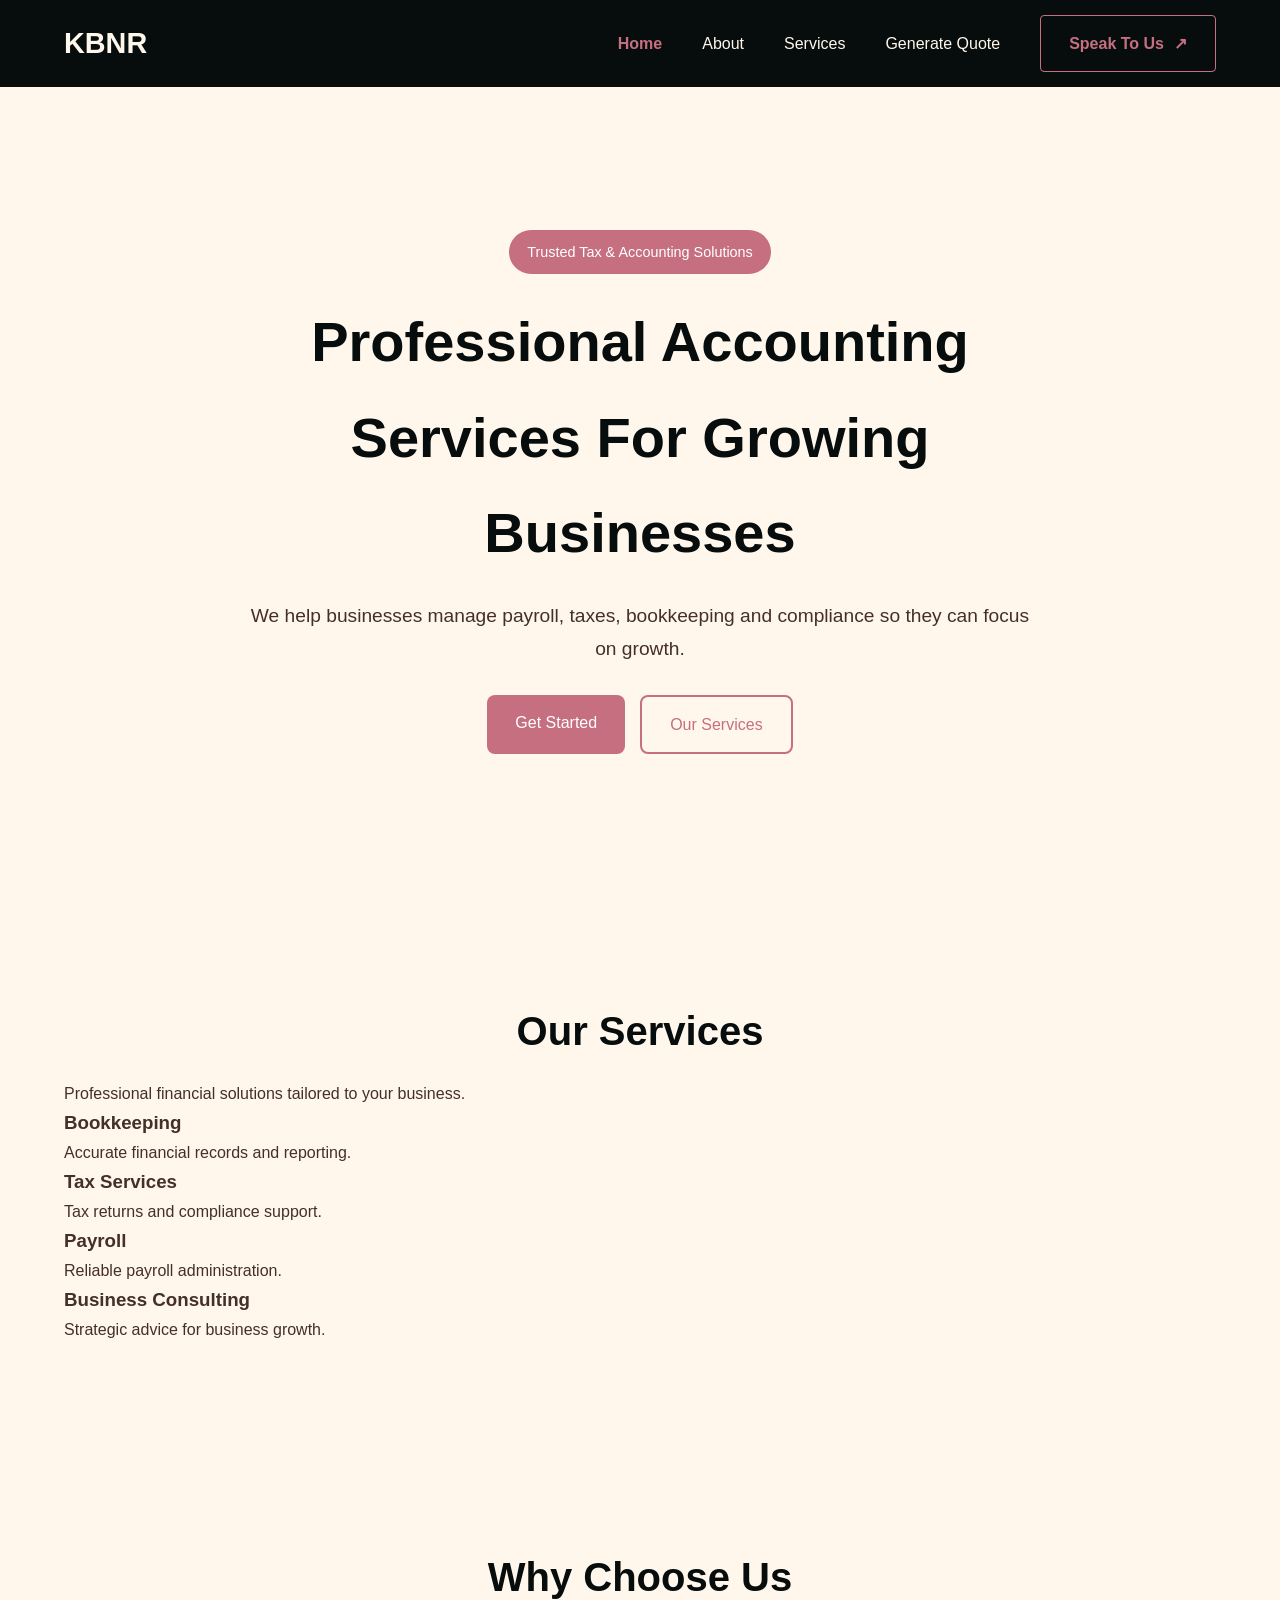
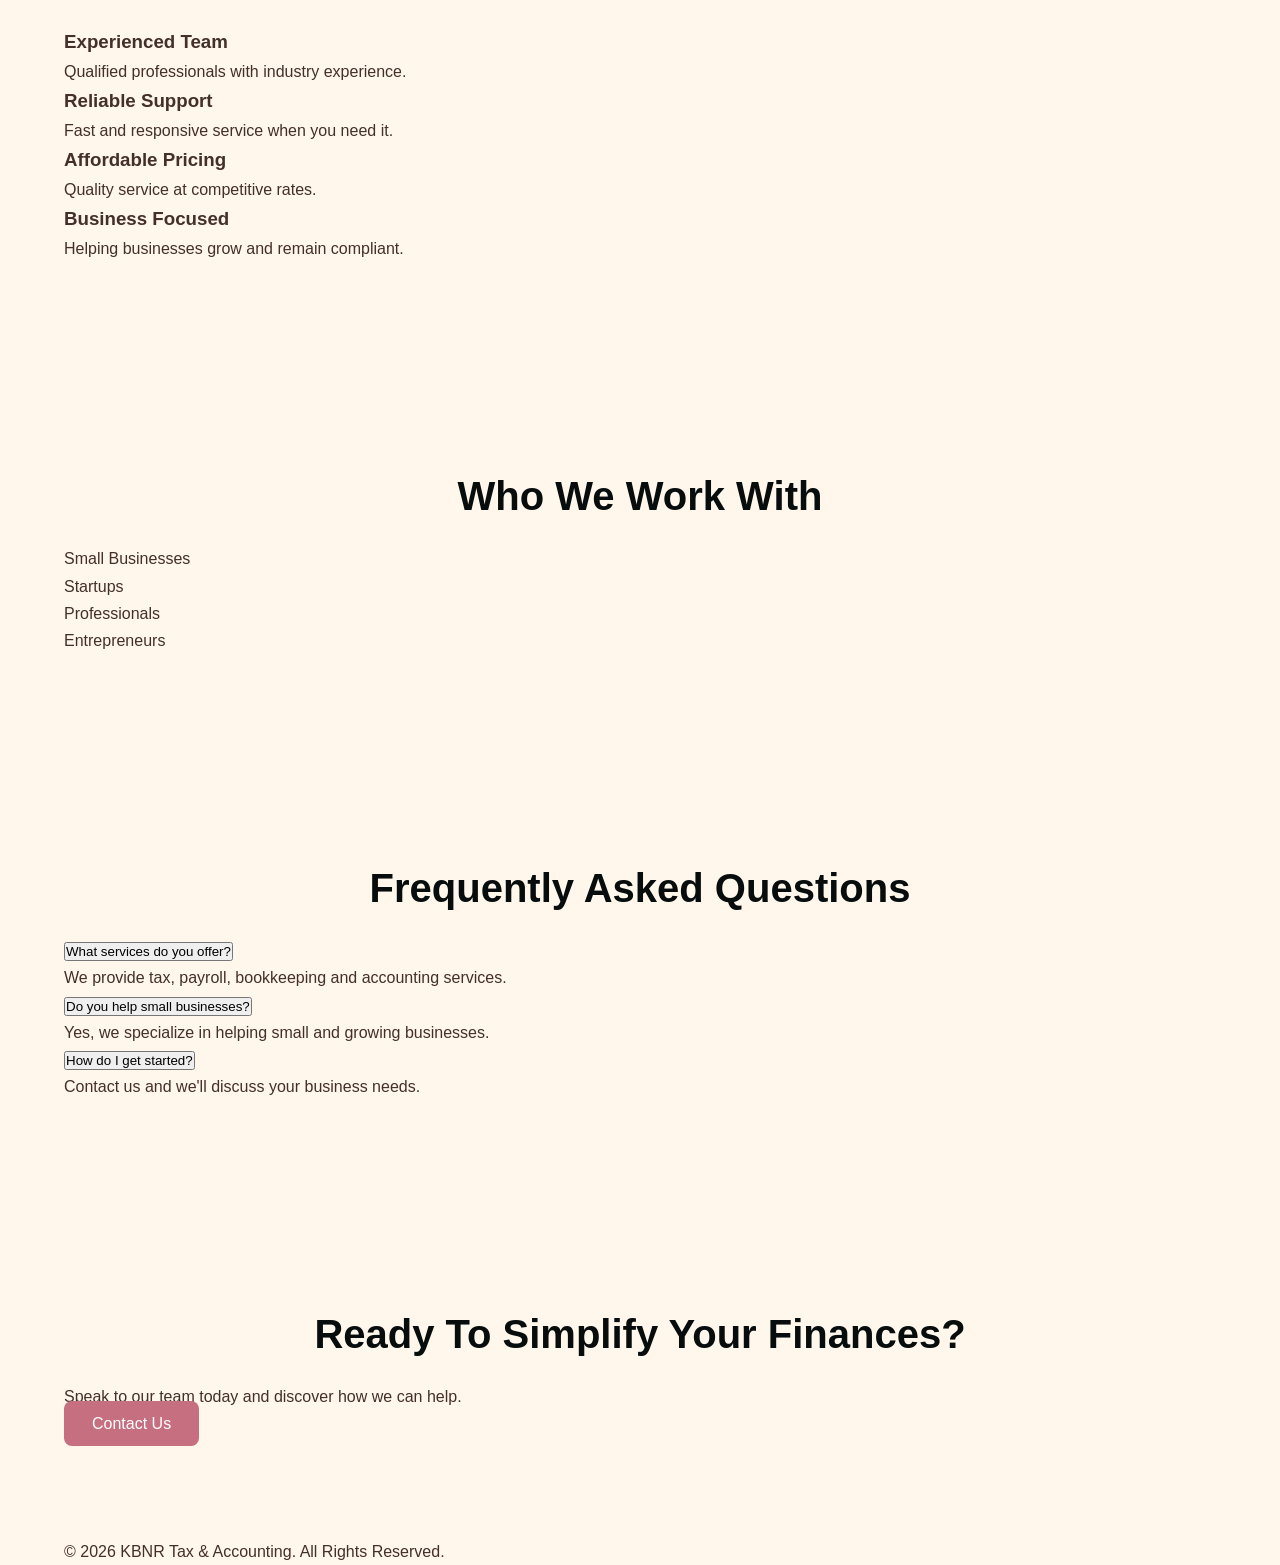
==== KBNR Tax and Accounting/index.html @ 3e2601a0 "added content to the navigation bar and adjusted the styling of the header and navigation links in g" ====
<!DOCTYPE html>
<html lang="en">
<head>
    <meta charset="UTF-8">
    <meta name="viewport" content="width=device-width, initial-scale=1.0">
    <title>KBNR Tax & Accounting</title>

    <link rel="stylesheet" href="/global.css">
</head>
<body>

    <!-- Header -->
    <header>
        <div class="container">
            <div class="logo">KBNR</div>

            <nav>
                <ul>
                    <li><a href="index.html">Home</a></li>
                    <li><a href="pages/about.html">About</a></li>
                    <li><a href="pages/services.html">Services</a></li>
                    <li><a href="pages/generateQoute.html">Generate Quote</a></li>
                    <a href="pages/contact.html" class="contact-btn">
  Speak To Us
    <span>↗</span>
</a>
                </ul>
            </nav>
        </div>
    </header>

    <!-- Hero -->
    <section class="hero">

        <div class="hero-content">

            <span class="badge">
                Trusted Tax & Accounting Solutions
            </span>

            <h1>
                Professional Accounting Services For Growing Businesses
            </h1>

            <p>
                We help businesses manage payroll, taxes, bookkeeping and
                compliance so they can focus on growth.
            </p>

            <div class="hero-buttons">
                <a href="pages/contact.html" class="btn-primary">
                    Get Started
                </a>

                <a href="pages/services.html" class="btn-secondary">
                    Our Services
                </a>
            </div>

        </div>

    </section>

    <!-- Services -->
    <section class="services">

        <div class="container">

            <h2>Our Services</h2>

            <p class="section-description">
                Professional financial solutions tailored to your business.
            </p>

            <div class="services-grid">

                <div class="service-card">
                    <h3>Bookkeeping</h3>
                    <p>
                        Accurate financial records and reporting.
                    </p>
                </div>

                <div class="service-card">
                    <h3>Tax Services</h3>
                    <p>
                        Tax returns and compliance support.
                    </p>
                </div>

                <div class="service-card">
                    <h3>Payroll</h3>
                    <p>
                        Reliable payroll administration.
                    </p>
                </div>

                <div class="service-card">
                    <h3>Business Consulting</h3>
                    <p>
                        Strategic advice for business growth.
                    </p>
                </div>

            </div>

        </div>

    </section>

    <!-- Why Choose Us -->
    <section class="why-us">

        <div class="container">

            <h2>Why Choose Us</h2>

            <div class="features">

                <div class="feature">
                    <h3>Experienced Team</h3>
                    <p>
                        Qualified professionals with industry experience.
                    </p>
                </div>

                <div class="feature">
                    <h3>Reliable Support</h3>
                    <p>
                        Fast and responsive service when you need it.
                    </p>
                </div>

                <div class="feature">
                    <h3>Affordable Pricing</h3>
                    <p>
                        Quality service at competitive rates.
                    </p>
                </div>

                <div class="feature">
                    <h3>Business Focused</h3>
                    <p>
                        Helping businesses grow and remain compliant.
                    </p>
                </div>

            </div>

        </div>

    </section>

    <!-- Industries -->
    <section class="industries">

        <div class="container">

            <h2>Who We Work With</h2>

            <div class="industry-grid">

                <div class="industry-card">
                    Small Businesses
                </div>

                <div class="industry-card">
                    Startups
                </div>

                <div class="industry-card">
                    Professionals
                </div>

                <div class="industry-card">
                    Entrepreneurs
                </div>

            </div>

        </div>

    </section>

    <!-- FAQ -->
    <section class="faq">

        <div class="container">

            <h2>Frequently Asked Questions</h2>

            <div class="faq-item">

                <button class="faq-question">
                    What services do you offer?
                </button>

                <div class="faq-answer">
                    We provide tax, payroll, bookkeeping and accounting services.
                </div>

            </div>

            <div class="faq-item">

                <button class="faq-question">
                    Do you help small businesses?
                </button>

                <div class="faq-answer">
                    Yes, we specialize in helping small and growing businesses.
                </div>

            </div>

            <div class="faq-item">

                <button class="faq-question">
                    How do I get started?
                </button>

                <div class="faq-answer">
                    Contact us and we'll discuss your business needs.
                </div>

            </div>

        </div>

    </section>

    <!-- Call To Action -->
    <section class="cta">

        <div class="container">

            <h2>
                Ready To Simplify Your Finances?
            </h2>

            <p>
                Speak to our team today and discover how we can help.
            </p>

            <a href="pages/contact.html" class="btn-primary">
                Contact Us
            </a>

        </div>

    </section>

    <!-- Footer -->
    <footer>

        <div class="container">

            <p>
                © 2026 KBNR Tax & Accounting. All Rights Reserved.
            </p>

        </div>

    </footer>

    <script src="/global.js"></script>

</body>
</html>
---- global.css ----
/* ===== RESET ===== */

*{
    margin:0;
    padding:0;
    box-sizing:border-box;
}

html{
    scroll-behavior:smooth;
}

body{
    font-family:Arial, sans-serif;
    background:#FFF7EC;
    color:#442F2A;
    line-height:1.7;
}

/* ===== CONTAINER ===== */

.container{
    width:90%;
    max-width:1200px;
    margin:auto;
}

/* ===== HEADER ===== */

header{
    background:#070D0D;
    padding:15px 0;
    position:sticky;
    top:0;
    z-index:1000;
}

header .container{
    display:flex;
    justify-content:space-between;
    align-items:center;
}

.logo{
    color:#FFF7EC;
    font-size:1.8rem;
    font-weight:bold;
}

nav ul{
    list-style:none;
    display:flex;
    gap:40px;
    
}
nav ul li a{
    position: relative;
    top: 15px;}

nav a{
    color:#FFF7EC;
    text-decoration:none;
    transition:.3s;
    
}

nav{
    justify-self:center;
}

nav a:hover{
    color:#C56F80;
}

/* ===== HERO ===== */

.hero{
    min-height:90vh;
    display:flex;
    justify-content:center;
    align-items:center;
    text-align:center;
    padding:100px 20px;
    background:#FFF7EC;
}

.hero-content{
    max-width:800px;
}

.badge{
    display:inline-block;
    background:#C56F80;
    color:white;
    padding:10px 18px;
    border-radius:50px;
    margin-bottom:20px;
    font-size:.9rem;
}

.hero h1{
    font-size:3.5rem;
    color:#070D0D;
    margin-bottom:20px;
}

.hero p{
    font-size:1.2rem;
    margin-bottom:30px;
}

/* ===== BUTTONS ===== */

.hero-buttons{
    display:flex;
    justify-content:center;
    gap:15px;
    flex-wrap:wrap;
}

.btn-primary{
    background:#C56F80;
    color:white;
    text-decoration:none;
    padding:14px 28px;
    border-radius:8px;
    transition:.3s;
}

.btn-primary:hover{
    background:#442F2A;
}

.btn-secondary{
    border:2px solid #C56F80;
    color:#C56F80;
    text-decoration:none;
    padding:14px 28px;
    border-radius:8px;
    transition:.3s;
}

.btn-secondary:hover{
    background:#C56F80;
    color:white;
}

/* ===== SECTIONS ===== */

section{
    padding:100px 0;
}

h2{
    text-align:center;
    color:#070D0D;
    margin-bottom:15px;
    font-size:2.5rem;
}
.contact-btn{
    display:flex;
    align-items:center;
    gap:10px;

    padding:14px 28px;

    border:1.5px solid #C56F80;
    border-radius:4px;

    text-decoration:none;

    color:#C56F80;
    background:transparent;

    font-weight:600;
    font-size:1rem;

    transition:all .3s ease;
}

.contact-btn span{
    font-size:1rem;
}

.contact-btn:hover{
    background:#C56F80;
    color:#FFF7EC;
    transform:translateY(-2px);
}
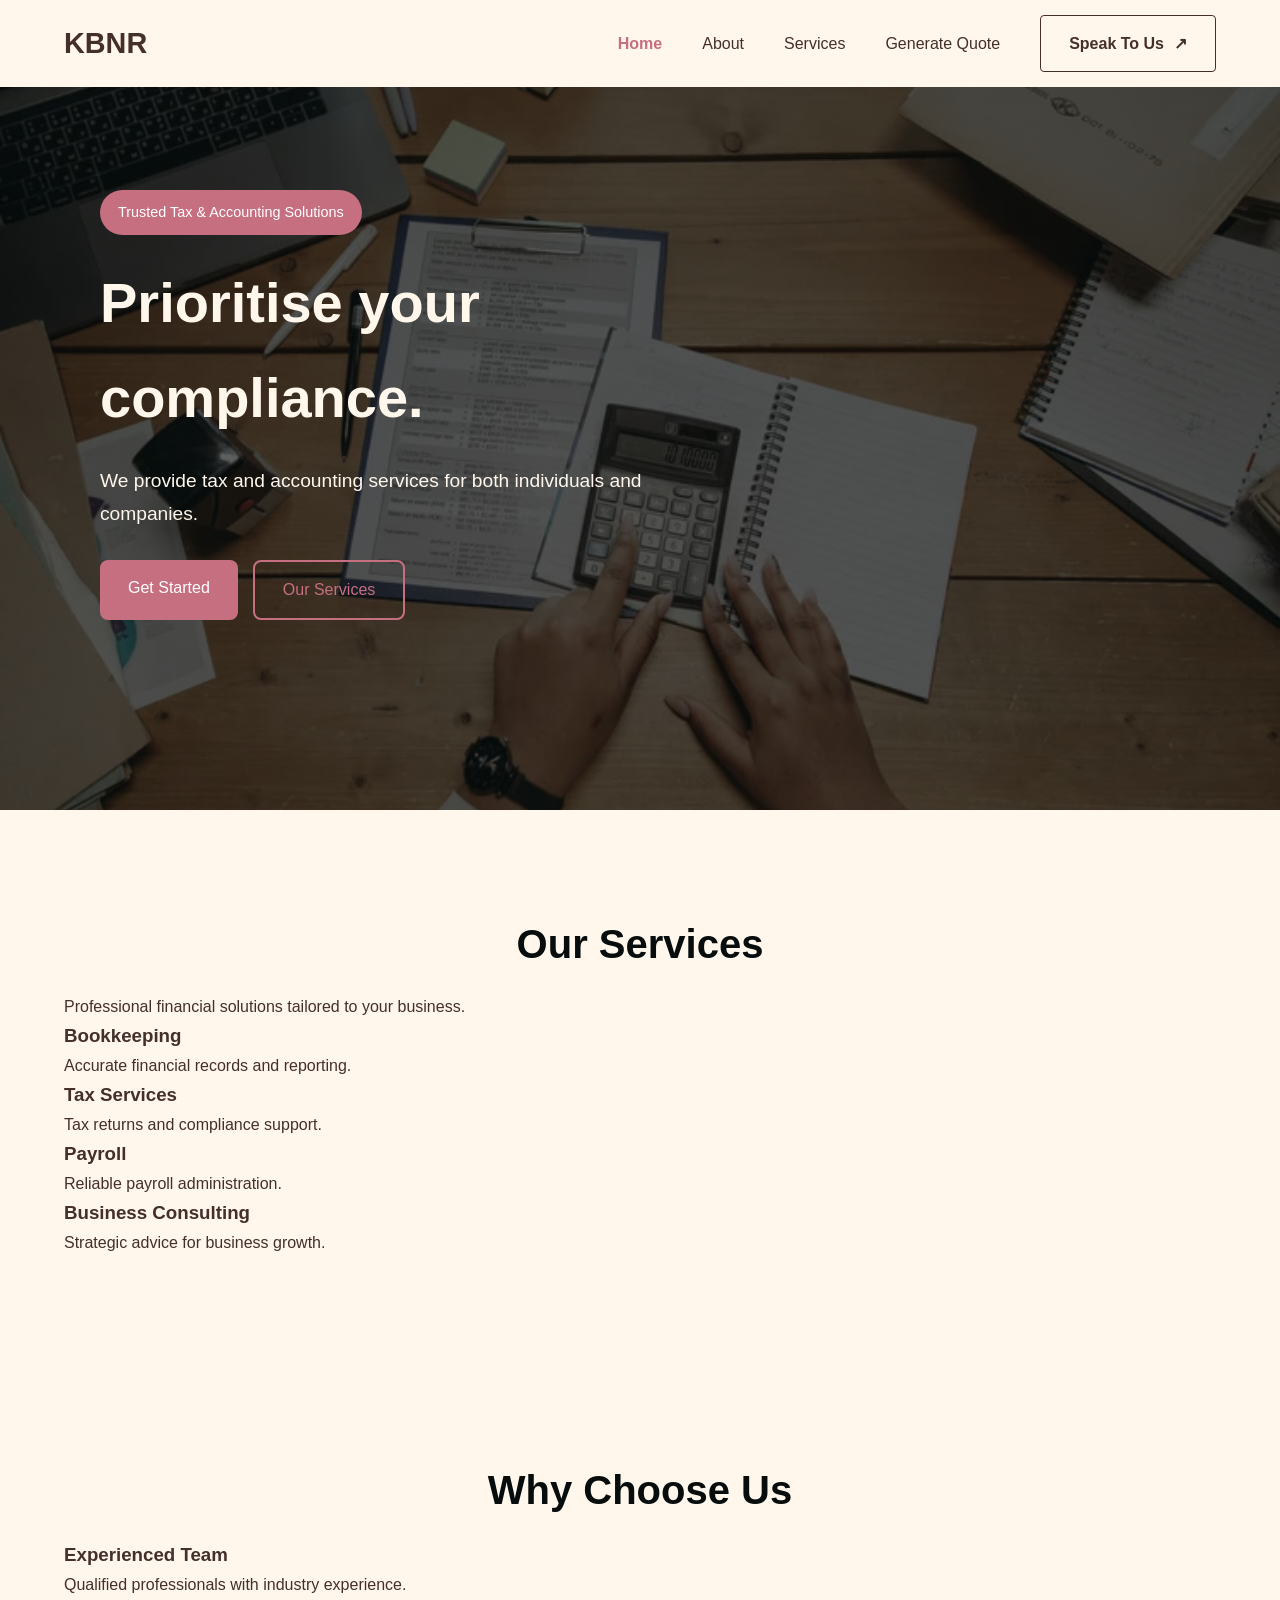
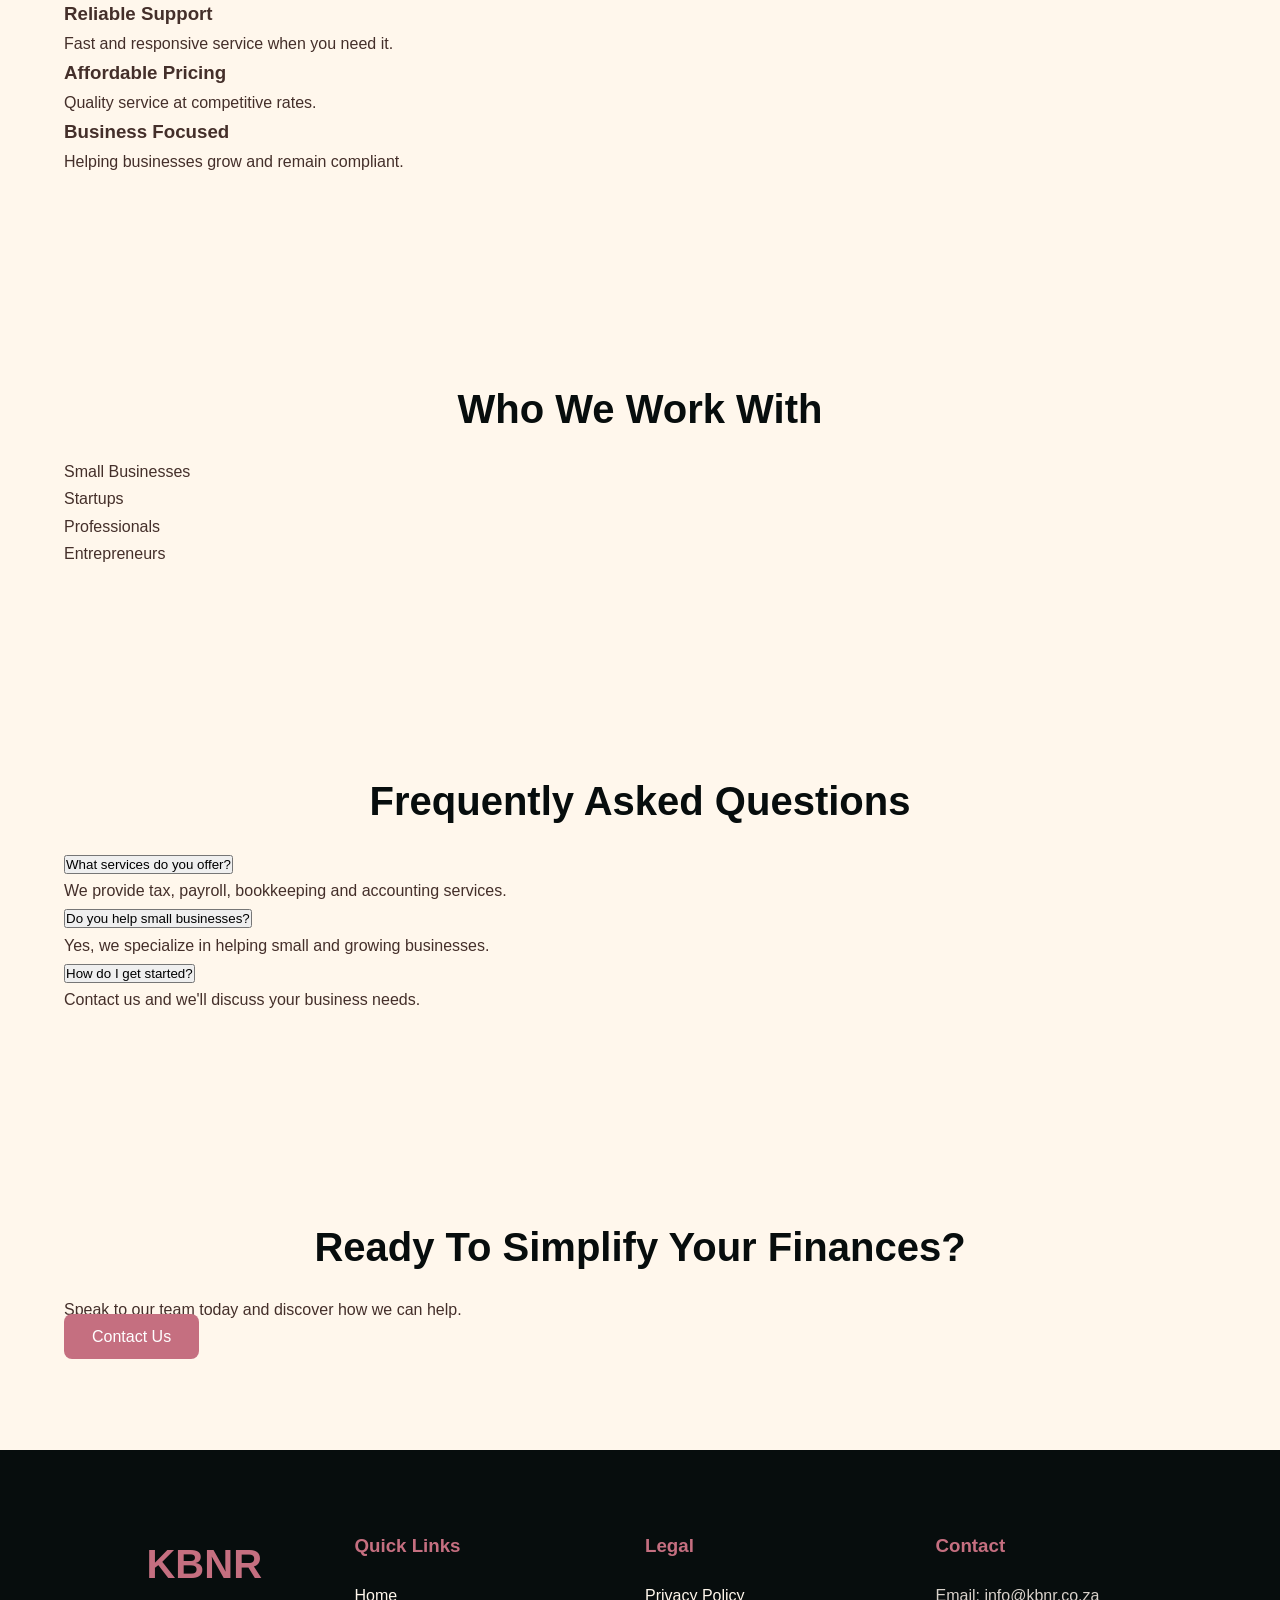
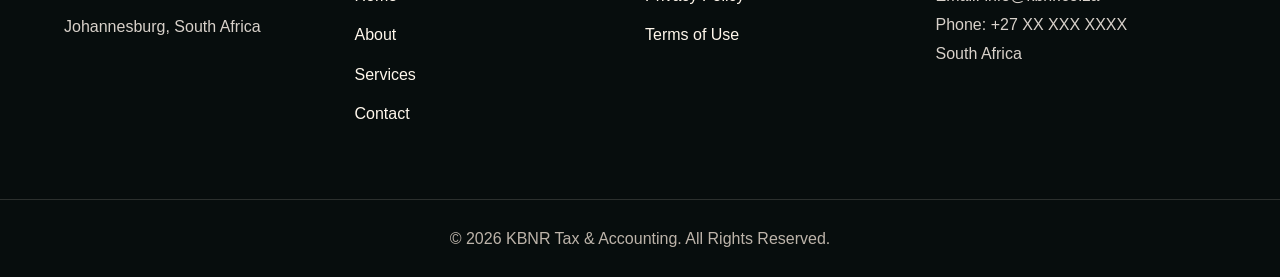
==== commit 856c0c5a: "small fixes to the generate quote page and the header navigation links to ensure they point to the c" ====
--- a/KBNR Tax and Accounting/index.html
+++ b/KBNR Tax and Accounting/index.html
@@ -39,12 +39,11 @@
             </span>
 
             <h1>
-                Professional Accounting Services For Growing Businesses
+              Prioritise your compliance.
             </h1>
 
             <p>
-                We help businesses manage payroll, taxes, bookkeeping and
-                compliance so they can focus on growth.
+               We provide tax and accounting services for both individuals and companies.
             </p>
 
             <div class="hero-buttons">
@@ -253,15 +252,74 @@
     <!-- Footer -->
     <footer>
 
-        <div class="container">
+
+    <div class="footer-container">
+
+        <div class="footer-about">
+
+            <h2>KBNR</h2>
 
             <p>
-                © 2026 KBNR Tax & Accounting. All Rights Reserved.
+                Johannesburg, South Africa
             </p>
 
         </div>
 
-    </footer>
+        <div class="footer-links">
+
+            <h3>Quick Links</h3>
+
+            <ul>
+                <li><a href="index.html">Home</a></li>
+                <li><a href="pages/about.html">About</a></li>
+                <li><a href="pages/services.html">Services</a></li>
+                <li><a href="pages/contact.html">Contact</a></li>
+            </ul>
+
+        </div>
+
+        <div class="footer-legal">
+
+            <h3>Legal</h3>
+
+            <ul>
+                <li>
+                    <a href="pages/privacyPolicy.html">
+                        Privacy Policy
+                    </a>
+                </li>
+
+                <li>
+                    <a href="pages/terms of use.html">
+                        Terms of Use
+                    </a>
+                </li>
+            </ul>
+
+        </div>
+
+        <div class="footer-contact">
+
+            <h3>Contact</h3>
+
+            <p>Email: info@kbnr.co.za</p>
+            <p>Phone: +27 XX XXX XXXX</p>
+            <p>South Africa</p>
+
+        </div>
+
+    </div>
+
+    <div class="footer-bottom">
+
+        <p>
+            © 2026 KBNR Tax & Accounting. All Rights Reserved.
+        </p>
+
+    </div>
+
+</footer>
+
 
     <script src="/global.js"></script>
 
--- a/global.css
+++ b/global.css
@@ -15,6 +15,7 @@
     background:#FFF7EC;
     color:#442F2A;
     line-height:1.7;
+      
 }
 
 /* ===== CONTAINER ===== */
@@ -28,10 +29,12 @@
 /* ===== HEADER ===== */
 
 header{
-    background:#070D0D;
+    background:#FFF7EC;
     padding:15px 0;
-    position:sticky;
+    position:fixed;
     top:0;
+    left:0;
+    width:100%;
     z-index:1000;
 }
 
@@ -39,10 +42,11 @@
     display:flex;
     justify-content:space-between;
     align-items:center;
+    
 }
 
 .logo{
-    color:#FFF7EC;
+    color:#442F2A;
     font-size:1.8rem;
     font-weight:bold;
 }
@@ -58,7 +62,7 @@
     top: 15px;}
 
 nav a{
-    color:#FFF7EC;
+    color:#442F2A;
     text-decoration:none;
     transition:.3s;
     
@@ -76,17 +80,33 @@
 
 .hero{
     min-height:90vh;
+
+    background:
+        linear-gradient(
+            rgba(7,13,13,0.65),
+            rgba(7,13,13,0.65)
+        ),
+        url("/assets/images/pexels-pavel-danilyuk-7654591.webp");
+
+    background-size:cover;
+    background-position:center;
+    background-repeat:no-repeat;
+
     display:flex;
-    justify-content:center;
     align-items:center;
-    text-align:center;
-    padding:100px 20px;
-    background:#FFF7EC;
+    justify-content:flex-start;
+
+    padding-left:100px;
+
+    text-align:left;
+    color:#FFF7EC;
 }
 
 .hero-content{
-    max-width:800px;
-}
+   max-width:600px;
+    margin:0;
+}
+
 
 .badge{
     display:inline-block;
@@ -100,7 +120,7 @@
 
 .hero h1{
     font-size:3.5rem;
-    color:#070D0D;
+    color:#FFF7EC;
     margin-bottom:20px;
 }
 
@@ -113,7 +133,7 @@
 
 .hero-buttons{
     display:flex;
-    justify-content:center;
+    justify-content:flex-start;
     gap:15px;
     flex-wrap:wrap;
 }
@@ -164,12 +184,12 @@
 
     padding:14px 28px;
 
-    border:1.5px solid #C56F80;
+    border:1.5px solid #442F2A;
     border-radius:4px;
 
     text-decoration:none;
 
-    color:#C56F80;
+    color:#442F2A;
     background:transparent;
 
     font-weight:600;
@@ -186,4 +206,208 @@
     background:#C56F80;
     color:#FFF7EC;
     transform:translateY(-2px);
+}
+footer{
+    background:#070D0D;
+    color:#FFF7EC;
+    padding:80px 0 0;
+}
+
+.footer-container{
+    width:90%;
+    max-width:1200px;
+    margin:auto;
+
+    display:grid;
+    grid-template-columns:
+        repeat(auto-fit,minmax(220px,1fr));
+
+    gap:10px;
+}
+
+.footer-about h2{
+    color:#C56F80;
+    margin-bottom:15px;
+}
+
+.footer-container h3{
+    margin-bottom:20px;
+    color:#C56F80;
+}
+
+.footer-container ul{
+    list-style:none;
+}
+
+.footer-container ul li{
+    margin-bottom:12px;
+}
+
+.footer-container a{
+    text-decoration:none;
+    color:#FFF7EC;
+    transition:0.3s;
+}
+
+.footer-container a:hover{
+    color:#C56F80;
+}
+
+.footer-contact p,
+.footer-about p{
+    color:#d8d1ca;
+    line-height:1.8;
+}
+
+.footer-bottom{
+    margin-top:60px;
+    padding:25px;
+    text-align:center;
+
+    border-top:1px solid rgba(255,247,236,.15);
+}
+
+.footer-bottom p{
+    color:#bdb4aa;
+}
+
+/* =========================
+   GENERATE QUOTE PAGE
+   ========================= */
+
+.quote-wrap{
+    width:min(900px,90%);
+    margin:120px auto 80px;
+}
+
+.intro{
+    margin-bottom:30px;
+}
+
+.eyebrow{
+    color:#C56F80;
+    font-weight:700;
+    letter-spacing:2px;
+    text-transform:uppercase;
+}
+
+.intro h1{
+    color:#070D0D;
+    margin:10px 0;
+}
+
+.intro p{
+    color:#442F2A;
+}
+
+.form-card{
+    background:white;
+    padding:35px;
+    border-radius:15px;
+    box-shadow:0 10px 30px rgba(0,0,0,.08);
+}
+
+fieldset{
+    border:none;
+    margin-bottom:30px;
+}
+
+legend{
+    color:#070D0D;
+    font-size:1.3rem;
+    font-weight:700;
+    margin-bottom:20px;
+}
+
+.grid{
+    display:grid;
+    grid-template-columns:repeat(2,1fr);
+    gap:20px;
+}
+
+.field.full{
+    grid-column:1/-1;
+}
+
+label{
+    display:block;
+    margin-bottom:8px;
+    color:#442F2A;
+    font-weight:600;
+}
+
+input,
+select,
+textarea{
+    width:100%;
+    padding:14px;
+    border:1px solid #ddd;
+    border-radius:8px;
+    outline:none;
+    font-size:1rem;
+}
+
+input:focus,
+select:focus,
+textarea:focus{
+    border-color:#C56F80;
+}
+
+textarea{
+    min-height:120px;
+    resize:vertical;
+}
+
+.optional{
+    color:#777;
+    font-weight:400;
+}
+
+.notice{
+    background:#FFF7EC;
+    padding:15px;
+    border-left:4px solid #C56F80;
+    border-radius:6px;
+    margin:20px 0;
+}
+
+.actions{
+    margin-top:20px;
+}
+
+.actions button{
+    background:#C56F80;
+    color:white;
+    border:none;
+    padding:14px 28px;
+    border-radius:8px;
+    cursor:pointer;
+    font-weight:700;
+}
+
+.actions button:hover{
+    background:#442F2A;
+}
+
+.status{
+    margin-top:15px;
+    color:#442F2A;
+}
+
+.required-note{
+    margin-top:15px;
+    color:#777;
+    font-size:.9rem;
+}
+
+@media(max-width:768px){
+
+    .grid{
+        grid-template-columns:1fr;
+    }
+
+    .field.full{
+        grid-column:auto;
+    }
+
 }
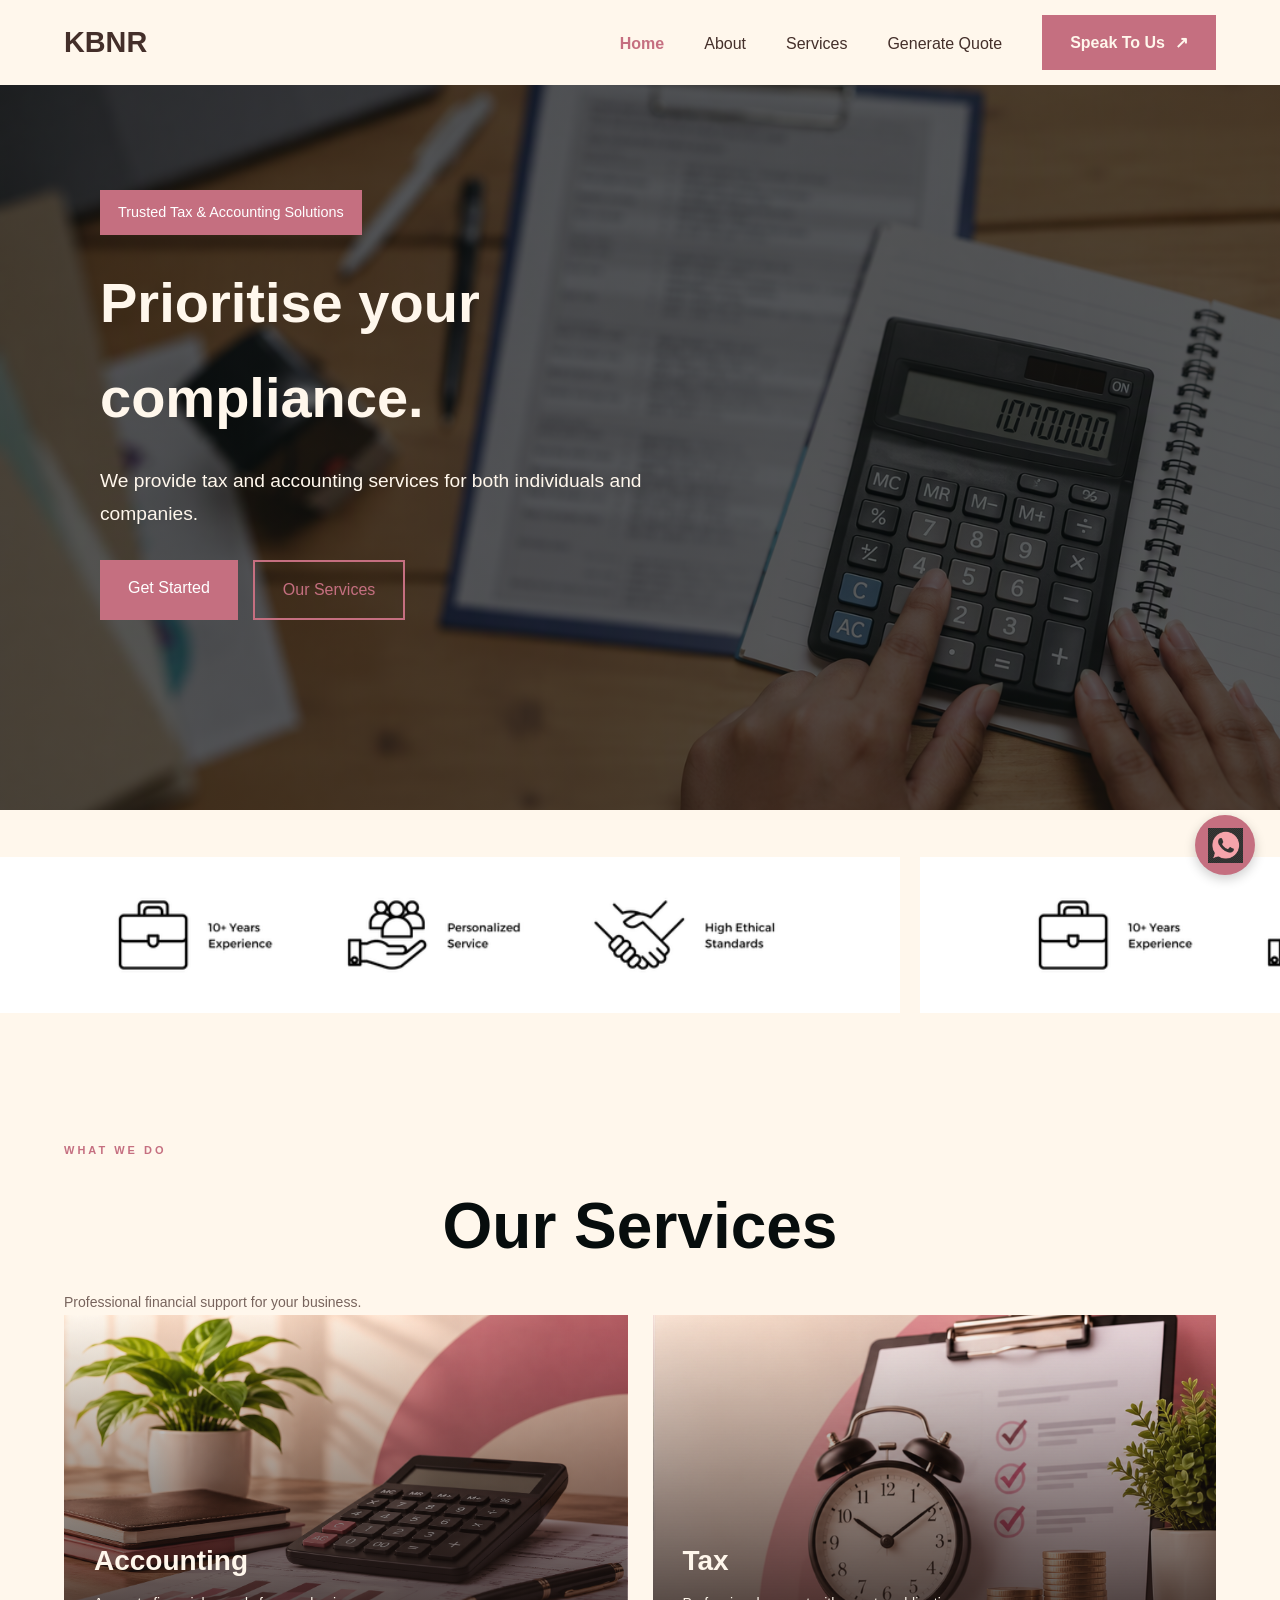
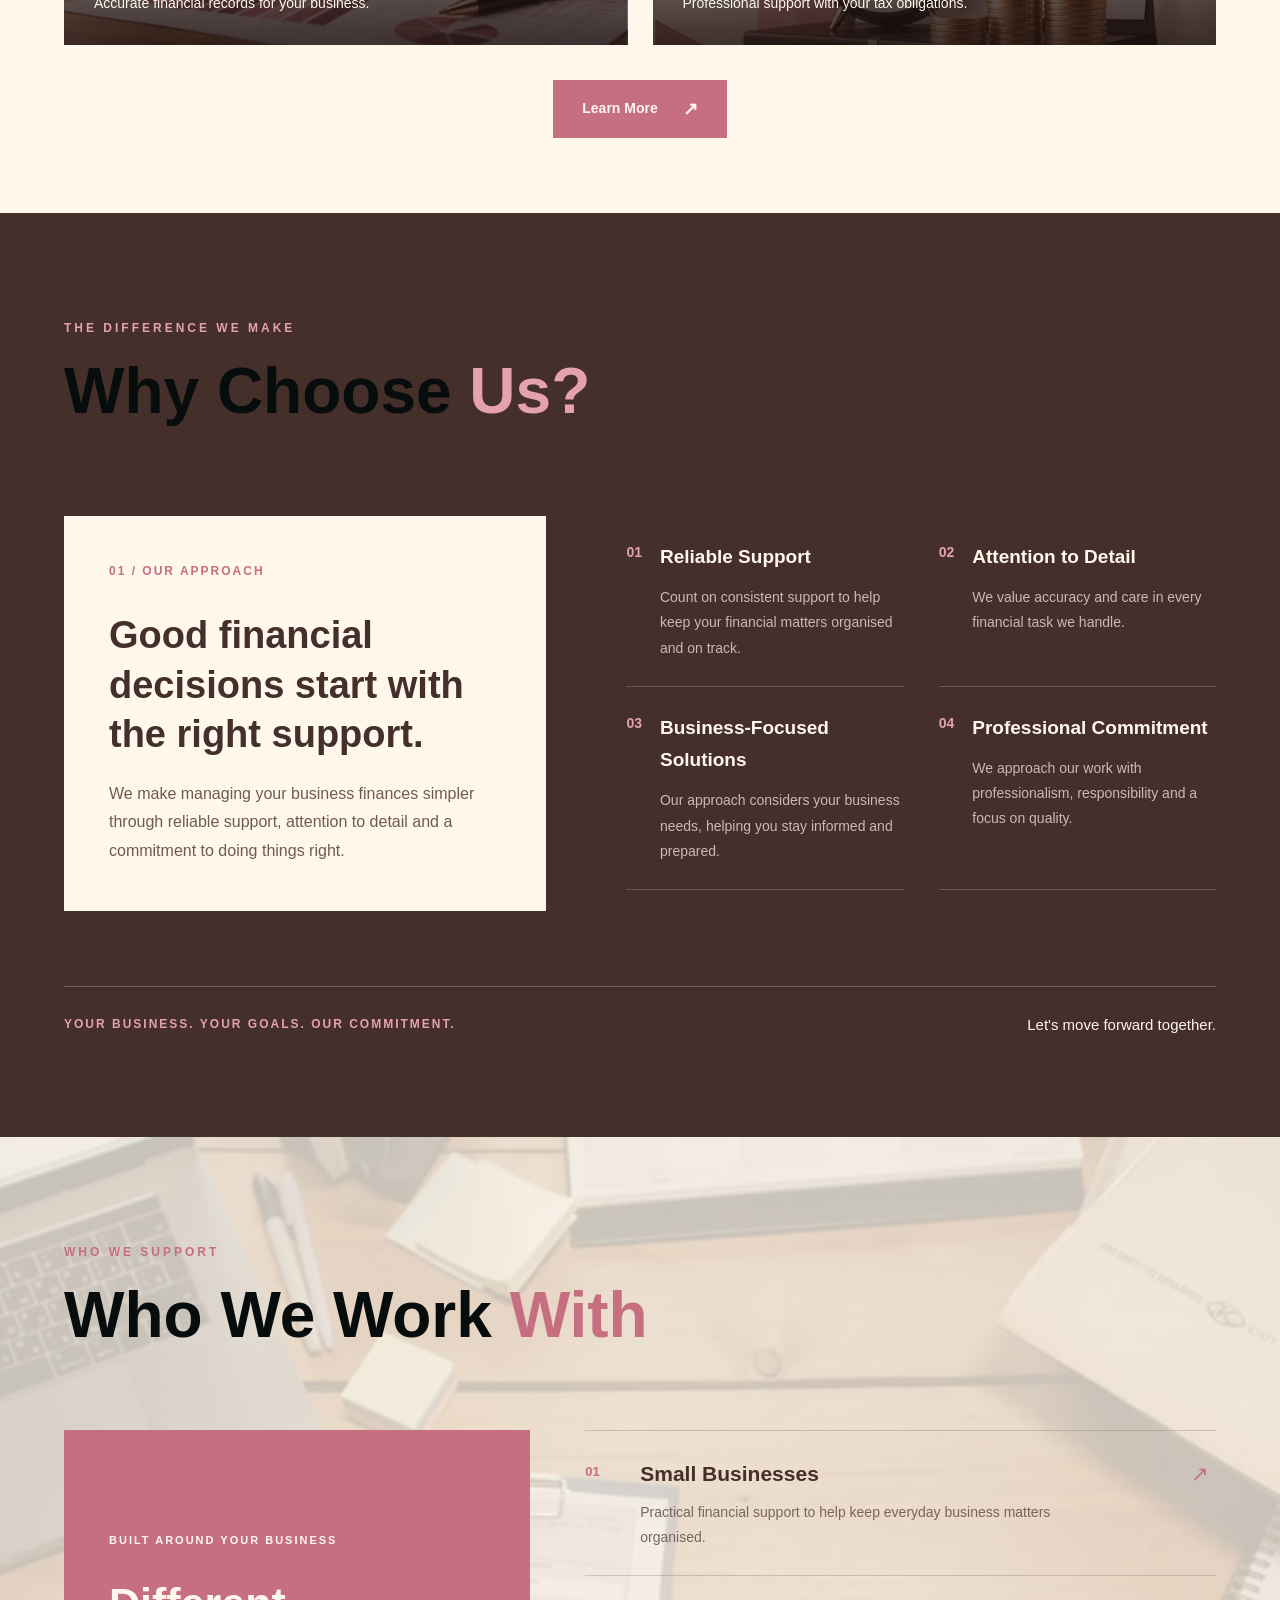
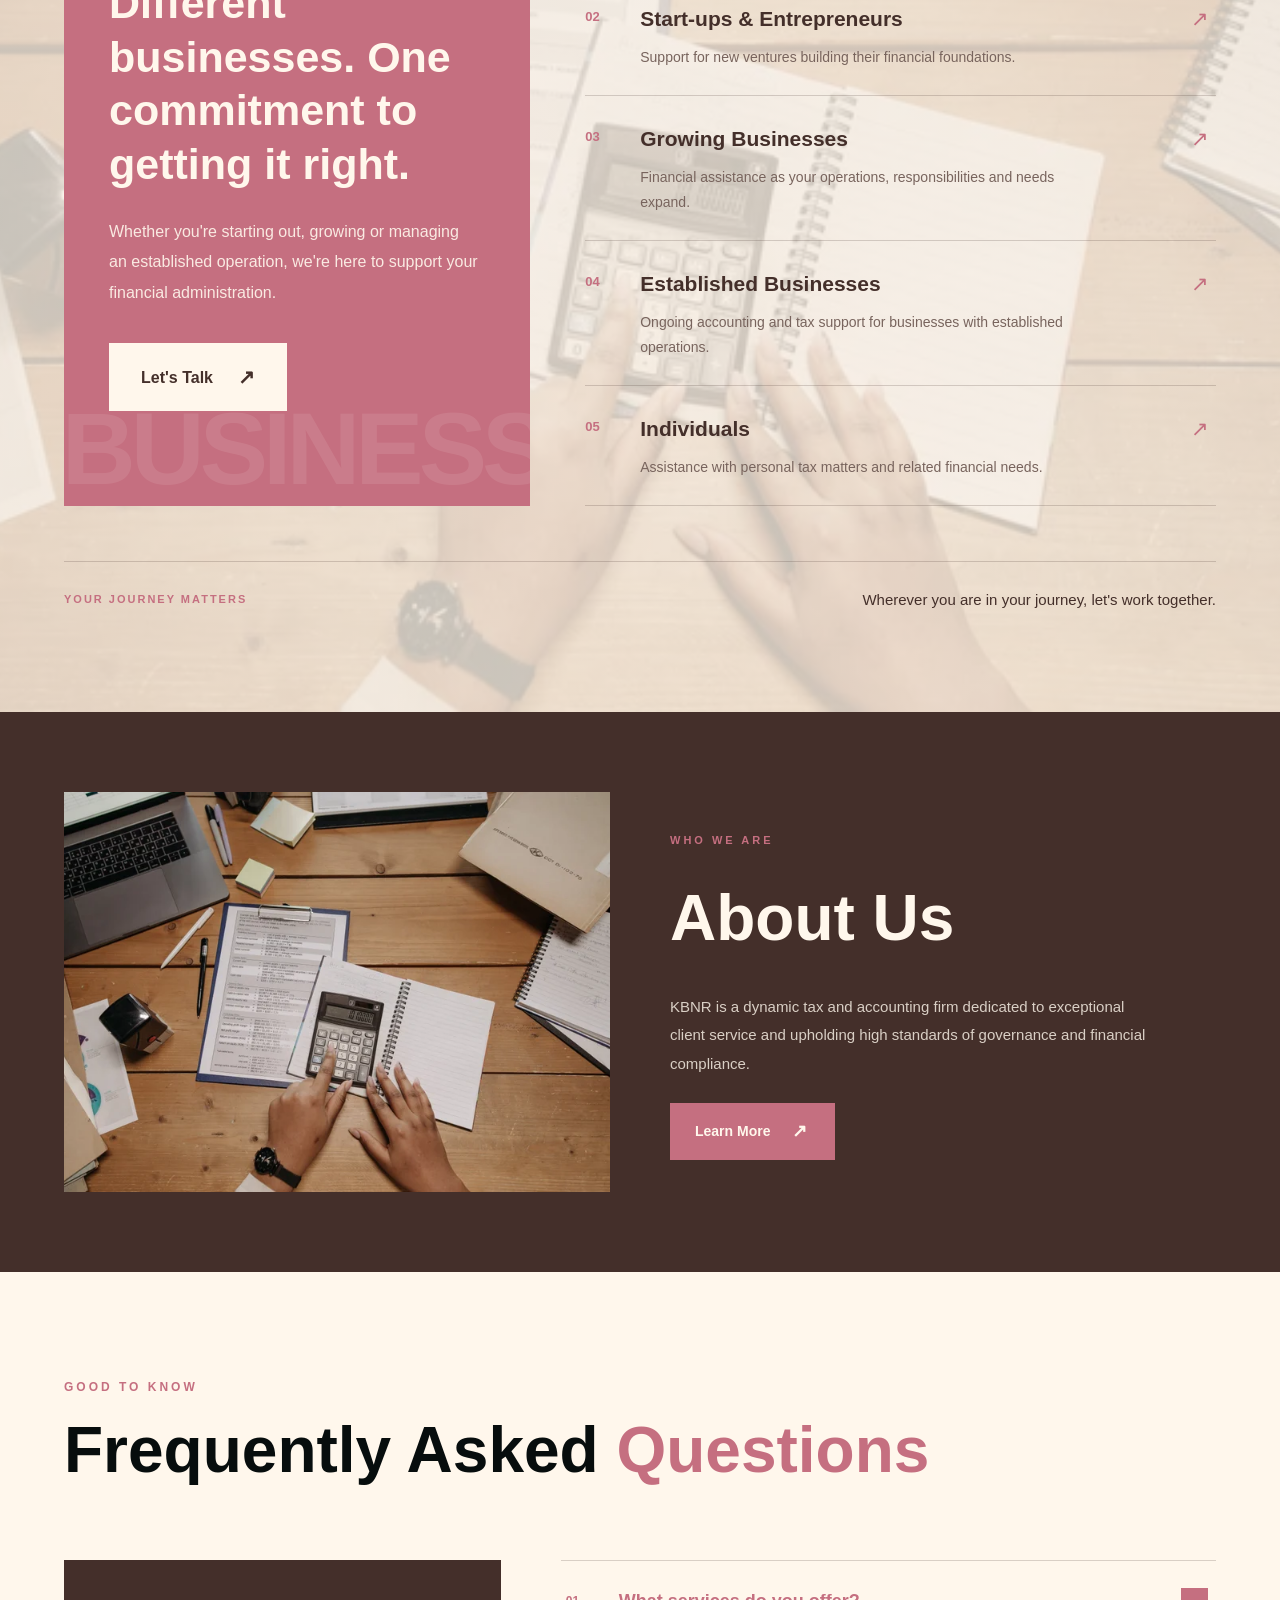
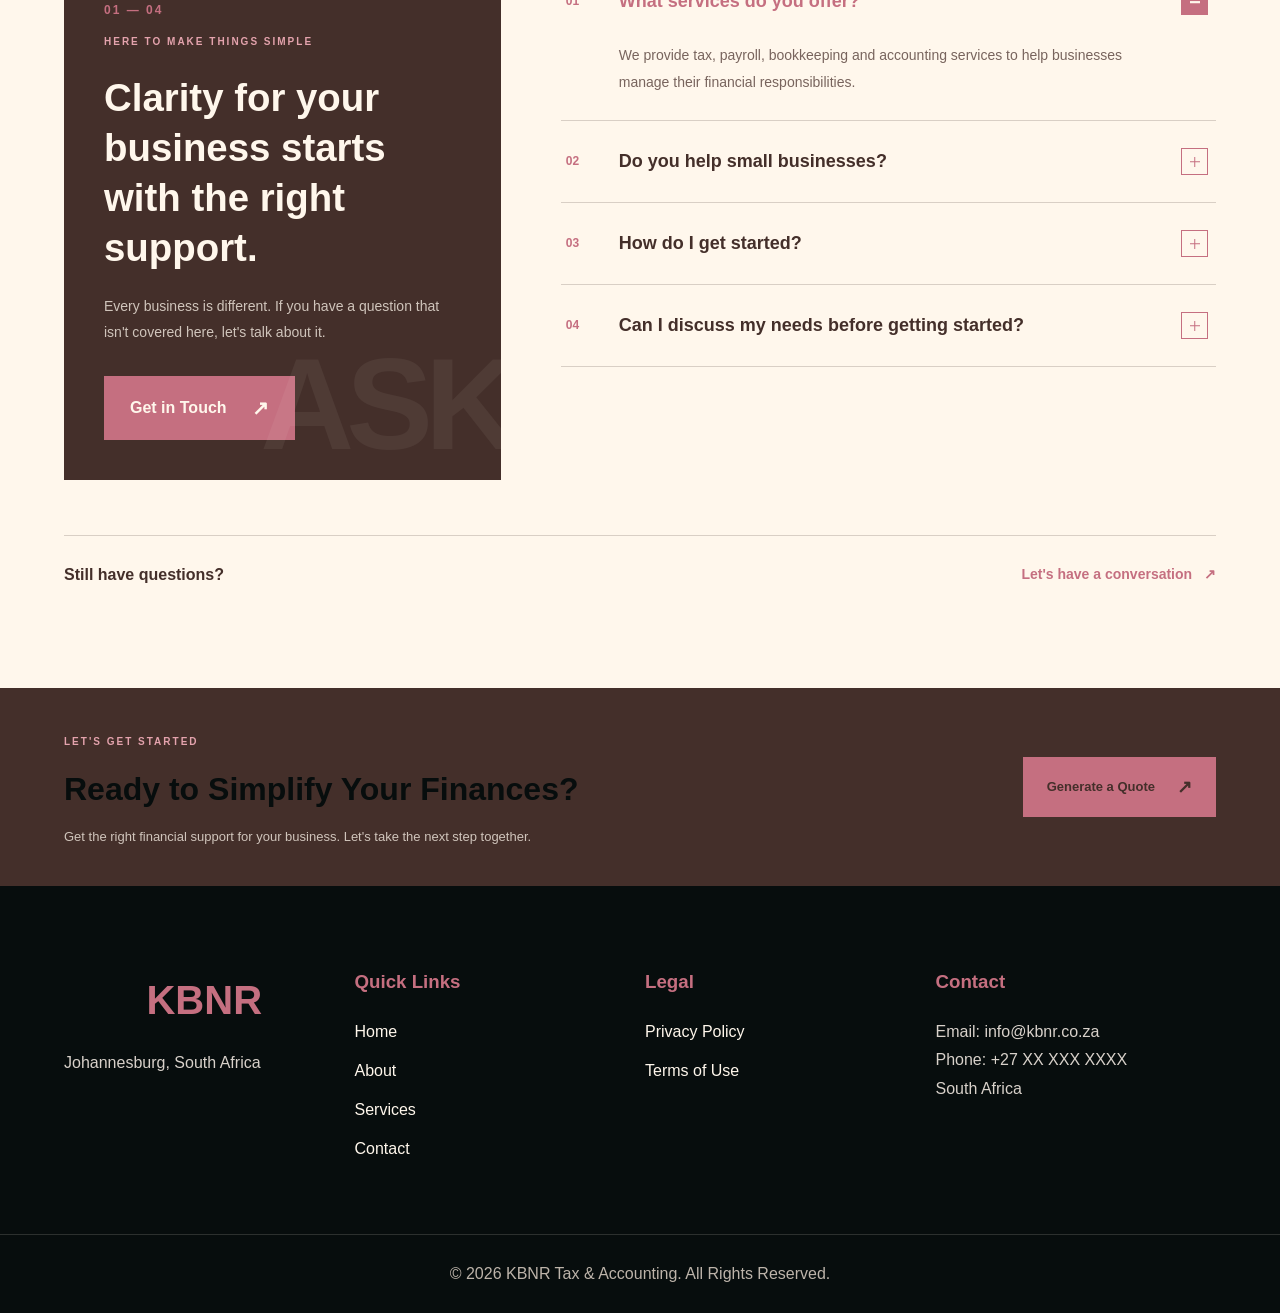
==== commit 711a3fff: "done with the home page and connected all the pages to the home page." ====
--- a/KBNR Tax and Accounting/index.html
+++ b/KBNR Tax and Accounting/index.html
@@ -7,6 +7,18 @@
 
     <link rel="stylesheet" href="/global.css">
 </head>
+
+<!-- FLOATING WHATSAPP BUTTON -->
+<a
+    href="https://wa.me/xxxxxxxxxxx"
+    class="whatsapp-float"
+    target="_blank"
+    rel="noopener noreferrer"
+    aria-label="Chat with us on WhatsApp"
+>
+    <img src="/assets/images/whatsapp2.jpg" alt="">
+</a>
+
 <body>
 
     <!-- Header -->
@@ -60,194 +72,478 @@
 
     </section>
 
-    <!-- Services -->
-    <section class="services">
-
-        <div class="container">
-
+    
+<!-- ===== CONTINUOUS IMAGE SLIDER ===== -->
+
+<section class="services-slider-section">
+
+    <div class="services-slider">
+
+        <div class="slider-track">
+
+            <!-- FIRST SET OF IMAGES -->
+            <div class="slide">
+                <img src="../assets/images/KBNR+Tax+and+Accounting+Credentials+3.webp" alt="Business">
+            </div>
+
+            <div class="slide">
+                <img src="../assets/images/KBNR+Tax+and+Accounting+Credentials+3.webp" alt="Business">
+            </div>
+
+            <div class="slide">
+                <img src="../assets/images/KBNR+Tax+and+Accounting+Credentials+3.webp" alt="Business">
+            </div>
+
+            <div class="slide">
+                <img src="../assets/images/KBNR+Tax+and+Accounting+Credentials+3.webp" alt="Business">
+            </div>
+
+            <!-- DUPLICATE SET FOR SEAMLESS LOOP -->
+            <div class="slide">
+                <img src="../assets/images/KBNR+Tax+and+Accounting+Credentials+3.webp" alt="Business">
+            </div>
+
+            <div class="slide">
+                <img src="../assets/images/KBNR+Tax+and+Accounting+Credentials+3.webp" alt="Business">
+            </div>
+
+            <div class="slide">
+                <img src="../assets/images/KBNR+Tax+and+Accounting+Credentials+3.webp" alt="Business">
+            </div>
+
+            <div class="slide">
+                <img src="../assets/images/KBNR+Tax+and+Accounting+Credentials+3.webp" alt="Business">
+            </div>
+
+        </div>
+
+    </div>
+
+</section>
+
+
+
+<section class="services-section" id="services">
+    <div class="container">
+
+        <div class="services-heading">
+            <span>WHAT WE DO</span>
             <h2>Our Services</h2>
-
-            <p class="section-description">
-                Professional financial solutions tailored to your business.
-            </p>
-
-            <div class="services-grid">
-
-                <div class="service-card">
-                    <h3>Bookkeeping</h3>
+            <p>Professional financial support for your business.</p>
+        </div>
+
+        <div class="services-grid">
+
+            <div class="service-card accounting-image">
+                <div class="service-card-content">
+                    <h3>Accounting</h3>
+                    <p>Accurate financial records for your business.</p>
+                </div>
+            </div>
+
+            <div class="service-card tax-image">
+                <div class="service-card-content">
+                    <h3>Tax</h3>
+                    <p>Professional support with your tax obligations.</p>
+                </div>
+            </div>
+
+        </div>
+
+        <div class="services-button">
+            <a href="pages/services.html">Learn More <span>↗</span></a>
+        </div>
+
+    </div>
+</section>
+
+<section class="why-choose-section" id="why-choose-us">
+    <div class="container">
+
+        <div class="why-choose-top">
+            <div class="why-choose-heading">
+                <span class="why-eyebrow">THE DIFFERENCE WE MAKE</span>
+                <h2>Why Choose <span>Us?</span></h2>
+            </div>
+
+           
+        </div>
+
+        <div class="why-choose-content">
+
+            <div class="why-main-message">
+                <span class="why-number">01 / OUR APPROACH</span>
+                <h3>Good financial decisions start with the right support.</h3>
+                <p>
+                    We make managing your business finances simpler through
+                    reliable support, attention to detail and a commitment
+                    to doing things right.
+                </p>
+            </div>
+
+            <div class="why-reasons">
+
+                <article class="why-item">
+                    <span class="why-item-number">01</span>
+                    <div>
+                        <h4>Reliable Support</h4>
+                        <p>
+                            Count on consistent support to help keep your
+                            financial matters organised and on track.
+                        </p>
+                    </div>
+                </article>
+
+                <article class="why-item">
+                    <span class="why-item-number">02</span>
+                    <div>
+                        <h4>Attention to Detail</h4>
+                        <p>
+                            We value accuracy and care in every financial
+                            task we handle.
+                        </p>
+                    </div>
+                </article>
+
+                <article class="why-item">
+                    <span class="why-item-number">03</span>
+                    <div>
+                        <h4>Business-Focused Solutions</h4>
+                        <p>
+                            Our approach considers your business needs,
+                            helping you stay informed and prepared.
+                        </p>
+                    </div>
+                </article>
+
+                <article class="why-item">
+                    <span class="why-item-number">04</span>
+                    <div>
+                        <h4>Professional Commitment</h4>
+                        <p>
+                            We approach our work with professionalism,
+                            responsibility and a focus on quality.
+                        </p>
+                    </div>
+                </article>
+
+            </div>
+        </div>
+
+        <div class="why-bottom">
+            <p>YOUR BUSINESS. YOUR GOALS. OUR COMMITMENT.</p>
+            <span>Let's move forward together.</span>
+        </div>
+
+    </div>
+</section>
+<!-- ===== WHO WE WORK WITH ===== -->
+
+<section class="who-we-work-section" id="who-we-work-with">
+    <div class="container">
+
+        <div class="who-heading">
+            <div>
+                <span class="who-eyebrow">WHO WE SUPPORT</span>
+                <h2>Who We Work <span>With</span></h2>
+            </div>
+        </div>
+
+        <div class="who-layout">
+
+            <!-- FEATURE PANEL -->
+            <div class="who-feature">
+
+                <div class="who-feature-content">
+
+                    <span class="who-feature-label">
+                        BUILT AROUND YOUR BUSINESS
+                    </span>
+
+                    <h3>
+                        Different businesses. One commitment to getting it right.
+                    </h3>
+
                     <p>
-                        Accurate financial records and reporting.
+                        Whether you're starting out, growing or managing
+                        an established operation, we're here to support
+                        your financial administration.
                     </p>
+
+                    <a href="pages/contact.html" class="who-contact-link">
+                        Let's Talk <span>↗</span>
+                    </a>
+
                 </div>
 
-                <div class="service-card">
-                    <h3>Tax Services</h3>
+                <span class="who-decoration">BUSINESS</span>
+
+            </div>
+
+            <!-- BUSINESS CATEGORIES -->
+            <div class="who-categories">
+
+                <article class="who-category">
+                    <span class="who-category-number">01</span>
+
+                    <div>
+                        <h3>Small Businesses</h3>
+                        <p>
+                            Practical financial support to help keep
+                            everyday business matters organised.
+                        </p>
+                    </div>
+
+                    <span class="who-arrow">↗</span>
+                </article>
+
+                <article class="who-category">
+                    <span class="who-category-number">02</span>
+
+                    <div>
+                        <h3>Start-ups & Entrepreneurs</h3>
+                        <p>
+                            Support for new ventures building their
+                            financial foundations.
+                        </p>
+                    </div>
+
+                    <span class="who-arrow">↗</span>
+                </article>
+
+                <article class="who-category">
+                    <span class="who-category-number">03</span>
+
+                    <div>
+                        <h3>Growing Businesses</h3>
+                        <p>
+                            Financial assistance as your operations,
+                            responsibilities and needs expand.
+                        </p>
+                    </div>
+
+                    <span class="who-arrow">↗</span>
+                </article>
+
+                <article class="who-category">
+                    <span class="who-category-number">04</span>
+
+                    <div>
+                        <h3>Established Businesses</h3>
+                        <p>
+                            Ongoing accounting and tax support for
+                            businesses with established operations.
+                        </p>
+                    </div>
+
+                    <span class="who-arrow">↗</span>
+                </article>
+
+                <article class="who-category">
+                    <span class="who-category-number">05</span>
+
+                    <div>
+                        <h3>Individuals</h3>
+                        <p>
+                            Assistance with personal tax matters
+                            and related financial needs.
+                        </p>
+                    </div>
+
+                    <span class="who-arrow">↗</span>
+                </article>
+
+            </div>
+
+        </div>
+
+        <!-- BOTTOM MESSAGE -->
+        <div class="who-footer">
+            <span>YOUR JOURNEY MATTERS</span>
+            <p>Wherever you are in your journey, let's work together.</p>
+        </div>
+
+    </div>
+</section>
+
+<!-- ===== ABOUT US ===== -->
+
+<section class="about-section" id="about">
+    <div class="container">
+
+        <div class="about-content">
+
+            <div class="about-image">
+                <img
+                    src="/assets/images/pexels-pavel-danilyuk-7654591.webp"
+                    alt="Tax and accounting professionals"
+                >
+            </div>
+
+            <div class="about-text">
+                <span>WHO WE ARE</span>
+                <h2>About Us</h2>
+
+                <p>
+                    KBNR is a dynamic tax and accounting firm dedicated
+                    to exceptional client service and upholding high
+                    standards of governance and financial compliance.
+                </p>
+
+                <a href="pages/about.html" class="about-button">
+                    Learn More <span>↗</span>
+                </a>
+            </div>
+
+        </div>
+
+    </div>
+</section>
+  
+<!-- ===== FREQUENTLY ASKED QUESTIONS ===== -->
+
+<section class="faq-section" id="faq">
+    <div class="container">
+
+        <!-- SECTION HEADING -->
+        <div class="faq-heading">
+            <div>
+                <span class="faq-eyebrow">GOOD TO KNOW</span>
+                <h2>Frequently Asked <span>Questions</span></h2>
+            </div>
+
+        
+        </div>
+
+        <!-- FAQ CONTENT -->
+        <div class="faq-layout">
+
+            <!-- LEFT FEATURE PANEL -->
+            <div class="faq-feature">
+                <span class="faq-feature-number">01 — 04</span>
+
+                <div>
+                    <span class="faq-feature-label">HERE TO MAKE THINGS SIMPLE</span>
+
+                    <h3>
+                        Clarity for your business starts with the right support.
+                    </h3>
+
                     <p>
-                        Tax returns and compliance support.
+                        Every business is different. If you have a question
+                        that isn't covered here, let's talk about it.
                     </p>
+
+                    <a href="pages/contact.html" class="faq-contact-link">
+                        Get in Touch <span>↗</span>
+                    </a>
                 </div>
 
-                <div class="service-card">
-                    <h3>Payroll</h3>
-                    <p>
-                        Reliable payroll administration.
-                    </p>
-                </div>
-
-                <div class="service-card">
-                    <h3>Business Consulting</h3>
-                    <p>
-                        Strategic advice for business growth.
-                    </p>
-                </div>
-
-            </div>
-
-        </div>
-
-    </section>
-
-    <!-- Why Choose Us -->
-    <section class="why-us">
-
-        <div class="container">
-
-            <h2>Why Choose Us</h2>
-
-            <div class="features">
-
-                <div class="feature">
-                    <h3>Experienced Team</h3>
-                    <p>
-                        Qualified professionals with industry experience.
-                    </p>
-                </div>
-
-                <div class="feature">
-                    <h3>Reliable Support</h3>
-                    <p>
-                        Fast and responsive service when you need it.
-                    </p>
-                </div>
-
-                <div class="feature">
-                    <h3>Affordable Pricing</h3>
-                    <p>
-                        Quality service at competitive rates.
-                    </p>
-                </div>
-
-                <div class="feature">
-                    <h3>Business Focused</h3>
-                    <p>
-                        Helping businesses grow and remain compliant.
-                    </p>
-                </div>
-
-            </div>
-
-        </div>
-
-    </section>
-
-    <!-- Industries -->
-    <section class="industries">
-
-        <div class="container">
-
-            <h2>Who We Work With</h2>
-
-            <div class="industry-grid">
-
-                <div class="industry-card">
-                    Small Businesses
-                </div>
-
-                <div class="industry-card">
-                    Startups
-                </div>
-
-                <div class="industry-card">
-                    Professionals
-                </div>
-
-                <div class="industry-card">
-                    Entrepreneurs
-                </div>
-
-            </div>
-
-        </div>
-
-    </section>
-
-    <!-- FAQ -->
-    <section class="faq">
-
-        <div class="container">
-
-            <h2>Frequently Asked Questions</h2>
-
-            <div class="faq-item">
-
-                <button class="faq-question">
-                    What services do you offer?
-                </button>
-
-                <div class="faq-answer">
-                    We provide tax, payroll, bookkeeping and accounting services.
-                </div>
-
-            </div>
-
-            <div class="faq-item">
-
-                <button class="faq-question">
-                    Do you help small businesses?
-                </button>
-
-                <div class="faq-answer">
-                    Yes, we specialize in helping small and growing businesses.
-                </div>
-
-            </div>
-
-            <div class="faq-item">
-
-                <button class="faq-question">
-                    How do I get started?
-                </button>
-
-                <div class="faq-answer">
-                    Contact us and we'll discuss your business needs.
-                </div>
-
-            </div>
-
-        </div>
-
-    </section>
-
-    <!-- Call To Action -->
-    <section class="cta">
-
-        <div class="container">
-
-            <h2>
-                Ready To Simplify Your Finances?
-            </h2>
-
-            <p>
-                Speak to our team today and discover how we can help.
-            </p>
-
-            <a href="pages/contact.html" class="btn-primary">
-                Contact Us
+                <span class="faq-decoration">ASK</span>
+            </div>
+
+            <!-- RIGHT ACCORDION -->
+            <div class="faq-accordion">
+
+                <details class="faq-item" open>
+                    <summary>
+                        <span class="faq-question-number">01</span>
+                        <span class="faq-question">What services do you offer?</span>
+                        <span class="faq-toggle"></span>
+                    </summary>
+
+                    <div class="faq-answer">
+                        <p>
+                            We provide tax, payroll, bookkeeping and
+                            accounting services to help businesses manage
+                            their financial responsibilities.
+                        </p>
+                    </div>
+                </details>
+
+                <details class="faq-item">
+                    <summary>
+                        <span class="faq-question-number">02</span>
+                        <span class="faq-question">Do you help small businesses?</span>
+                        <span class="faq-toggle"></span>
+                    </summary>
+
+                    <div class="faq-answer">
+                        <p>
+                            Yes. We specialise in supporting small and
+                            growing businesses with practical financial
+                            services suited to their needs.
+                        </p>
+                    </div>
+                </details>
+
+                <details class="faq-item">
+                    <summary>
+                        <span class="faq-question-number">03</span>
+                        <span class="faq-question">How do I get started?</span>
+                        <span class="faq-toggle"></span>
+                    </summary>
+
+                    <div class="faq-answer">
+                        <p>
+                            Simply contact us. We'll discuss your business
+                            needs, understand what support you're looking
+                            for and guide you through the next steps.
+                        </p>
+                    </div>
+                </details>
+
+                <details class="faq-item">
+                    <summary>
+                        <span class="faq-question-number">04</span>
+                        <span class="faq-question">Can I discuss my needs before getting started?</span>
+                        <span class="faq-toggle"></span>
+                    </summary>
+
+                    <div class="faq-answer">
+                        <p>
+                            Absolutely. Get in touch with us to discuss
+                            your requirements and find out how our services
+                            may support your business.
+                        </p>
+                    </div>
+                </details>
+
+            </div>
+        </div>
+
+        <!-- BOTTOM MESSAGE -->
+        <div class="faq-footer">
+            <p>Still have questions?</p>
+            <a href="pages/contact.html">Let's have a conversation <span>↗</span></a>
+        </div>
+
+    </div>
+</section>
+
+<!-- ===== READY TO SIMPLIFY YOUR FINANCES ===== -->
+
+<section class="finance-cta">
+    <div class="container">
+
+        <div class="finance-cta-content">
+            <div>
+                <span class="finance-cta-label">LET'S GET STARTED</span>
+                <h2>Ready to Simplify Your Finances?</h2>
+                <p>
+                    Get the right financial support for your business.
+                    Let's take the next step together.
+                </p>
+            </div>
+
+            <a href="pages/generateQoute.html" class="finance-cta-button">
+                Generate a Quote <span>↗</span>
             </a>
-
-        </div>
-
-    </section>
+        </div>
+
+    </div>
+</section>
+
 
     <!-- Footer -->
     <footer>
--- a/global.css
+++ b/global.css
@@ -86,7 +86,7 @@
             rgba(7,13,13,0.65),
             rgba(7,13,13,0.65)
         ),
-        url("/assets/images/pexels-pavel-danilyuk-7654591.webp");
+        url("assets/images/Designer (1).png");
 
     background-size:cover;
     background-position:center;
@@ -113,7 +113,7 @@
     background:#C56F80;
     color:white;
     padding:10px 18px;
-    border-radius:50px;
+    border-radius:0;
     margin-bottom:20px;
     font-size:.9rem;
 }
@@ -143,7 +143,7 @@
     color:white;
     text-decoration:none;
     padding:14px 28px;
-    border-radius:8px;
+    border-radius:0;
     transition:.3s;
 }
 
@@ -156,7 +156,7 @@
     color:#C56F80;
     text-decoration:none;
     padding:14px 28px;
-    border-radius:8px;
+    border-radius:0;
     transition:.3s;
 }
 
@@ -177,36 +177,37 @@
     margin-bottom:15px;
     font-size:2.5rem;
 }
-.contact-btn{
-    display:flex;
-    align-items:center;
-    gap:10px;
-
-    padding:14px 28px;
-
-    border:1.5px solid #442F2A;
-    border-radius:4px;
-
-    text-decoration:none;
-
-    color:#442F2A;
-    background:transparent;
-
-    font-weight:600;
-    font-size:1rem;
-
-    transition:all .3s ease;
-}
-
+.contact-btn {
+    display: inline-flex;
+    align-items: center;
+    gap: 10px;
+
+    padding: 14px 28px;
+
+    border: none;
+    border-radius: 0;
+
+    text-decoration: none;
+
+    color: #FFF7EC;
+    background: #C56F80;
+
+    font-weight: 600;
+    font-size: 1rem;
+
+    transition: all .3s ease;
+}
+
+.contact-btn:hover {
+    background: #442F2A;
+    color: #FFF7EC;
+}
 .contact-btn span{
     font-size:1rem;
 }
 
-.contact-btn:hover{
-    background:#C56F80;
-    color:#FFF7EC;
-    transform:translateY(-2px);
-}
+
+
 footer{
     background:#070D0D;
     color:#FFF7EC;
@@ -303,7 +304,7 @@
 .form-card{
     background:white;
     padding:35px;
-    border-radius:15px;
+    border-radius:0;
     box-shadow:0 10px 30px rgba(0,0,0,.08);
 }
 
@@ -342,7 +343,7 @@
     width:100%;
     padding:14px;
     border:1px solid #ddd;
-    border-radius:8px;
+    border-radius:0;
     outline:none;
     font-size:1rem;
 }
@@ -367,7 +368,7 @@
     background:#FFF7EC;
     padding:15px;
     border-left:4px solid #C56F80;
-    border-radius:6px;
+    border-radius:0;
     margin:20px 0;
 }
 
@@ -380,7 +381,7 @@
     color:white;
     border:none;
     padding:14px 28px;
-    border-radius:8px;
+    border-radius:0;
     cursor:pointer;
     font-weight:700;
 }
@@ -410,4 +411,1215 @@
         grid-column:auto;
     }
 
-}+}
+
+
+/* ===== CONTINUOUS HORIZONTAL IMAGE SLIDER ===== */
+
+.services-slider-section {
+    width: 100%;
+    padding: 25px 0;
+    background: #FFF7EC;
+    overflow: hidden;
+}
+
+.services-slider {
+    width: 100%;
+    overflow: hidden;
+}
+
+.slider-track {
+    display: flex;
+    align-items: center;
+    width: max-content;
+    gap: 20px;
+    animation: slideImages 35s linear infinite;
+}
+
+/* IMAGE SIZE */
+
+.slide {
+    
+    flex: 0 0 900px; /* Increase this for wider images */
+    height: 200px;   /* Increase this for taller images */
+
+    overflow: hidden;
+    border-radius: 0;
+}
+
+/* SHOW FULL IMAGE WITHOUT CROPPING */
+
+.slide img {
+    width: 100%;
+    height: 100%;
+    object-fit: contain;
+    display: block;
+}
+
+/* PAUSE ON HOVER */
+
+.slider-track:hover {
+    animation-play-state: paused;
+}
+
+/* INFINITE SLIDING ANIMATION */
+
+@keyframes slideImages {
+    from {
+        transform: translateX(0);
+    }
+
+    to {
+        transform: translateX(calc(-50% - 10px));
+    }
+}
+
+/* ===== MOBILE RESPONSIVENESS ===== */
+
+@media (max-width: 768px) {
+
+    .services-slider-section {
+        padding: 20px 0;
+    }
+
+    .slider-track {
+        gap: 15px;
+        animation-duration: 30s;
+    }
+
+    .slide {
+        flex: 0 0 260px;
+        height: 100px;
+    }
+
+}
+
+
+/* ===== OUR SERVICES ===== */
+
+.services-section {
+    background: #FFF7EC;
+    padding: 75px 0;
+    color: #442F2A;
+}
+
+/* ===== HEADING ===== */
+
+
+
+.services-heading span {
+    color: #C56F80;
+    font-size: 11px;
+    font-weight: bold;
+    letter-spacing: 3px;
+       justify-self: start;
+}
+
+.services-heading h2 {
+    font-size: clamp(38px, 5vw, 65px);
+    margin: 10px 0;
+     justify-self: start;
+    
+}
+
+.services-heading p {
+    color: #78645D;
+    font-size: 14px;
+    justify-self: start;
+}
+
+/* ===== SERVICE CARDS ===== */
+
+.services-grid {
+    display: grid;
+    grid-template-columns: repeat(2, 1fr);
+    gap: 25px;
+}
+
+.service-card {
+    min-height: 330px;
+    position: relative;
+    display: flex;
+    align-items: flex-end;
+    padding: 30px;
+    background-size: cover;
+    background-position: center;
+    overflow: hidden;
+    transition: transform .3s ease;
+}
+
+.service-card:hover {
+    transform: translateY(-5px);
+}
+
+/* ===== SERVICE BACKGROUND IMAGES ===== */
+
+.accounting-image {
+    background-image:
+        linear-gradient(transparent, rgba(30, 20, 18, .85)),
+        url("/assets/images/tax.png");
+}
+
+.tax-image {
+    background-image:
+        linear-gradient(transparent, rgba(30, 20, 18, .85)),
+        url("/assets/images/accounting.png");
+}
+
+/* ===== CARD CONTENT ===== */
+
+.service-card-content {
+    color: #FFF7EC;
+}
+
+.service-card h3 {
+    font-size: 28px;
+    margin-bottom: 8px;
+}
+
+.service-card p {
+    font-size: 14px;
+    line-height: 1.6;
+}
+
+/* ===== SINGLE LEARN MORE BUTTON ===== */
+
+.services-button {
+    text-align: center;
+    margin-top: 35px;
+}
+
+.services-button a {
+    display: inline-flex;
+    align-items: center;
+    justify-content: center;
+    gap: 25px;
+    padding: 13px 28px;
+    background: #C56F80;
+    color: #FFF7EC;
+    text-decoration: none;
+    font-size: 14px;
+    font-weight: bold;
+    border: 1px solid #C56F80;
+    transition: .3s ease;
+}
+
+.services-button a:hover {
+    background: #442F2A;
+    border-color: #442F2A;
+    gap: 35px;
+}
+
+.services-button span {
+    font-size: 18px;
+}
+
+/* ===== MOBILE RESPONSIVE ===== */
+
+@media (max-width: 650px) {
+
+    .services-section {
+        padding: 55px 0;
+    }
+
+    .services-grid {
+        grid-template-columns: 1fr;
+        gap: 20px;
+    }
+
+    .service-card {
+        min-height: 280px;
+        padding: 25px;
+    }
+
+    .service-card h3 {
+        font-size: 25px;
+    }
+
+    .services-button {
+        margin-top: 28px;
+    }
+}
+
+/* ===== WHY CHOOSE US ===== */
+
+.why-choose-section {
+    background: #442F2A;
+    color: #FFF7EC;
+    padding: 100px 0;
+}
+
+.why-choose-top {
+    display: flex;
+    justify-content: space-between;
+    align-items: flex-end;
+    gap: 50px;
+    margin-bottom: 75px;
+}
+
+.why-eyebrow {
+    color: #E5A1AC;
+    font-size: 12px;
+    font-weight: bold;
+    letter-spacing: 3px;
+}
+
+.why-choose-heading h2 {
+    font-size: clamp(38px, 5vw, 65px);
+    line-height: 1.1;
+    margin-top: 15px;
+}
+
+.why-choose-heading h2 span {
+    color: #E5A1AC;
+}
+
+.why-intro {
+    max-width: 440px;
+    font-size: 16px;
+    line-height: 1.9;
+    color: rgba(255, 247, 236, 0.8);
+}
+
+.why-choose-content {
+    display: grid;
+    grid-template-columns: 0.9fr 1.1fr;
+    gap: 80px;
+    align-items: start;
+}
+
+.why-main-message {
+    background: #FFF7EC;
+    color: #442F2A;
+    padding: 45px;
+    min-height: 390px;
+    display: flex;
+    flex-direction: column;
+    justify-content: center;
+}
+
+.why-number {
+    color: #C56F80;
+    font-size: 12px;
+    font-weight: bold;
+    letter-spacing: 2px;
+    margin-bottom: 30px;
+}
+
+.why-main-message h3 {
+    font-size: clamp(27px, 3vw, 38px);
+    line-height: 1.3;
+    margin-bottom: 20px;
+}
+
+.why-main-message p {
+    color: #6F5A54;
+    line-height: 1.8;
+}
+
+.why-reasons {
+    display: grid;
+    grid-template-columns: 1fr 1fr;
+    gap: 0 35px;
+}
+
+.why-item {
+    display: flex;
+    gap: 18px;
+    padding: 25px 0;
+    border-bottom: 1px solid rgba(255, 247, 236, 0.2);
+}
+
+.why-item-number {
+    color: #E5A1AC;
+    font-size: 14px;
+    font-weight: bold;
+}
+
+.why-item h4 {
+    font-size: 19px;
+    margin-bottom: 12px;
+}
+
+.why-item p {
+    font-size: 14px;
+    line-height: 1.8;
+    color: rgba(255, 247, 236, 0.7);
+}
+
+.why-bottom {
+    display: flex;
+    justify-content: space-between;
+    align-items: center;
+    border-top: 1px solid rgba(255, 247, 236, 0.25);
+    margin-top: 75px;
+    padding-top: 25px;
+    gap: 20px;
+}
+
+.why-bottom p {
+    color: #E5A1AC;
+    font-size: 12px;
+    font-weight: bold;
+    letter-spacing: 2px;
+}
+
+.why-bottom span {
+    font-size: 15px;
+}
+
+/* ===== RESPONSIVE ===== */
+
+@media (max-width: 900px) {
+    .why-choose-top {
+        flex-direction: column;
+        align-items: flex-start;
+        gap: 25px;
+    }
+
+    .why-choose-content {
+        grid-template-columns: 1fr;
+        gap: 40px;
+    }
+}
+
+@media (max-width: 600px) {
+    .why-choose-section {
+        padding: 70px 0;
+    }
+
+    .why-main-message {
+        padding: 30px;
+        min-height: auto;
+    }
+
+    .why-reasons {
+        grid-template-columns: 1fr;
+    }
+
+    .why-bottom {
+        flex-direction: column;
+        align-items: flex-start;
+    }
+}
+
+
+/* ===== WHO WE WORK WITH ===== */
+
+.who-we-work-section {
+    background: 
+        linear-gradient(
+            rgba(255, 247, 236, 0.78),
+            rgba(255, 247, 236, 0.78)
+        ),
+        url("assets/images/pexels-pavel-danilyuk-7654591.webp");
+
+    background-size: cover;
+    background-position: center;
+    background-repeat: no-repeat;
+
+    padding: 100px 0;
+    color: #442F2A;
+}
+
+.who-heading {
+    display: flex;
+    justify-content: space-between;
+    align-items: flex-end;
+    gap: 40px;
+    margin-bottom: 65px;
+}
+
+.who-eyebrow {
+    color: #C56F80;
+    font-size: 12px;
+    font-weight: bold;
+    letter-spacing: 3px;
+}
+
+.who-heading h2 {
+    font-size: clamp(38px, 5vw, 65px);
+    line-height: 1.1;
+    margin-top: 15px;
+}
+
+.who-heading h2 span {
+    color: #C56F80;
+}
+
+.who-heading > p {
+    max-width: 420px;
+    line-height: 1.9;
+    color: #6F5A54;
+}
+
+/* ===== MAIN LAYOUT ===== */
+
+.who-layout {
+    display: grid;
+    grid-template-columns: 0.85fr 1.15fr;
+    gap: 55px;
+    align-items: stretch;
+}
+
+/* ===== FEATURE PANEL ===== */
+
+.who-feature {
+    position: relative;
+    min-height: 550px;
+    background: #C56F80;
+    color: #FFF7EC;
+    padding: 45px;
+    display: flex;
+    align-items: center;
+    overflow: hidden;
+}
+
+.who-feature-content {
+    position: relative;
+    z-index: 2;
+}
+
+.who-feature-label {
+    font-size: 11px;
+    letter-spacing: 2px;
+    font-weight: bold;
+}
+
+.who-feature h3 {
+    font-size: clamp(30px, 3.5vw, 43px);
+    line-height: 1.25;
+    margin: 25px 0;
+}
+
+.who-feature p {
+    line-height: 1.9;
+    max-width: 370px;
+    color: rgba(255, 247, 236, 0.9);
+}
+
+/* ===== LET'S TALK BUTTON ===== */
+
+.who-contact-link {
+    display: inline-flex;
+    align-items: center;
+    justify-content: center;
+    gap: 25px;
+    margin-top: 35px;
+    padding: 15px 30px;
+    background: #FFF7EC;
+    color: #442F2A;
+    text-decoration: none;
+    font-weight: bold;
+    border: 2px solid #FFF7EC;
+    border-radius: 0;
+    transition: all 0.3s ease;
+}
+
+.who-contact-link:hover {
+    background: #442F2A;
+    color: #FFF7EC;
+    border-color: #442F2A;
+    gap: 35px;
+}
+
+.who-contact-link span {
+    font-size: 20px;
+}
+
+.who-decoration {
+    position: absolute;
+    bottom: -30px;
+    right: -15px;
+    font-size: clamp(55px, 8vw, 105px);
+    font-weight: bold;
+    color: rgba(255, 247, 236, 0.10);
+    letter-spacing: -5px;
+    pointer-events: none;
+}
+
+/* ===== BUSINESS CATEGORIES ===== */
+
+.who-categories {
+    display: flex;
+    flex-direction: column;
+}
+
+.who-category {
+    display: grid;
+    grid-template-columns: 35px 1fr 25px;
+    align-items: start;
+    gap: 20px;
+    padding: 25px 0;
+    border-bottom: 1px solid rgba(68, 47, 42, 0.2);
+    transition: .3s;
+}
+
+.who-category:first-child {
+    border-top: 1px solid rgba(68, 47, 42, 0.2);
+}
+
+.who-category-number {
+    color: #C56F80;
+    font-size: 13px;
+    font-weight: bold;
+    padding-top: 5px;
+}
+
+.who-category h3 {
+    font-size: 21px;
+    margin-bottom: 8px;
+    transition: .3s;
+}
+
+.who-category p {
+    color: #78645D;
+    font-size: 14px;
+    line-height: 1.8;
+    max-width: 430px;
+}
+
+.who-arrow {
+    color: #C56F80;
+    font-size: 21px;
+    transition: .3s;
+}
+
+.who-category:hover h3 {
+    color: #C56F80;
+}
+
+.who-category:hover .who-arrow {
+    transform: translate(4px, -4px);
+}
+
+/* ===== BOTTOM MESSAGE ===== */
+
+.who-footer {
+    display: flex;
+    justify-content: space-between;
+    align-items: center;
+    gap: 20px;
+    margin-top: 55px;
+    padding-top: 25px;
+    border-top: 1px solid rgba(68, 47, 42, 0.2);
+}
+
+.who-footer span {
+    color: #C56F80;
+    font-size: 11px;
+    font-weight: bold;
+    letter-spacing: 2px;
+}
+
+.who-footer p {
+    font-size: 15px;
+}
+
+/* ===== RESPONSIVE ===== */
+
+@media (max-width: 900px) {
+
+    .who-heading {
+        flex-direction: column;
+        align-items: flex-start;
+    }
+
+    .who-layout {
+        grid-template-columns: 1fr;
+        gap: 35px;
+    }
+
+    .who-feature {
+        min-height: 400px;
+    }
+}
+
+@media (max-width: 600px) {
+
+    .who-we-work-section {
+        padding: 70px 0;
+    }
+
+    .who-feature {
+        min-height: 380px;
+        padding: 30px;
+    }
+
+    .who-category {
+        grid-template-columns: 25px 1fr 20px;
+        gap: 12px;
+    }
+
+    .who-category h3 {
+        font-size: 18px;
+    }
+
+    .who-footer {
+        flex-direction: column;
+        align-items: flex-start;
+    }
+}
+
+/* ===== FREQUENTLY ASKED QUESTIONS ===== */
+
+.faq-section {
+    position: relative;
+    overflow: hidden;
+    background: #FFF7EC;
+    padding: 100px 0;
+    color: #442F2A;
+}
+
+/* ===== HEADING ===== */
+
+.faq-heading {
+    display: flex;
+    justify-content: space-between;
+    align-items: flex-end;
+    gap: 40px;
+    margin-bottom: 60px;
+}
+
+.faq-eyebrow {
+    color: #C56F80;
+    font-size: 12px;
+    font-weight: bold;
+    letter-spacing: 3px;
+}
+
+.faq-heading h2 {
+    font-size: clamp(38px, 5vw, 65px);
+    line-height: 1.1;
+    margin-top: 15px;
+}
+
+.faq-heading h2 span {
+    color: #C56F80;
+}
+
+.faq-heading > p {
+    max-width: 400px;
+    color: #78645D;
+    font-size: 15px;
+    line-height: 1.9;
+}
+
+/* ===== MAIN LAYOUT ===== */
+
+.faq-layout {
+    display: grid;
+    grid-template-columns: 0.8fr 1.2fr;
+    gap: 60px;
+    align-items: stretch;
+}
+
+/* ===== FEATURE PANEL ===== */
+
+.faq-feature {
+    position: relative;
+    min-height: 520px;
+    padding: 40px;
+    background: #442F2A;
+    color: #FFF7EC;
+    display: flex;
+    flex-direction: column;
+    justify-content: space-between;
+    overflow: hidden;
+}
+
+.faq-feature-number {
+    color: #C56F80;
+    font-size: 12px;
+    font-weight: bold;
+    letter-spacing: 2px;
+}
+
+.faq-feature-label {
+    color: #E4A3AD;
+    font-size: 10px;
+    font-weight: bold;
+    letter-spacing: 2px;
+}
+
+.faq-feature h3 {
+    max-width: 400px;
+    font-size: clamp(28px, 3vw, 40px);
+    line-height: 1.3;
+    margin: 20px 0;
+}
+
+.faq-feature p {
+    max-width: 350px;
+    color: rgba(255, 247, 236, 0.75);
+    font-size: 14px;
+    line-height: 1.9;
+}
+
+/* ===== CONTACT LINK ===== */
+
+.faq-contact-link {
+    display: inline-flex;
+    align-items: center;
+    gap: 25px;
+    margin-top: 30px;
+    padding: 14px 25px;
+    background: #C56F80;
+    color: #FFF7EC;
+    text-decoration: none;
+    font-weight: bold;
+    border: 1px solid #C56F80;
+    transition: .3s ease;
+}
+
+.faq-contact-link:hover {
+    background: #FFF7EC;
+    color: #442F2A;
+    border-color: #FFF7EC;
+    gap: 35px;
+}
+
+.faq-contact-link span {
+    font-size: 20px;
+}
+
+.faq-decoration {
+    position: absolute;
+    right: -10px;
+    bottom: -35px;
+    color: rgba(255, 247, 236, 0.06);
+    font-size: 130px;
+    font-weight: bold;
+    letter-spacing: -8px;
+    pointer-events: none;
+}
+
+/* ===== FAQ ACCORDION ===== */
+
+.faq-accordion {
+    border-top: 1px solid rgba(68, 47, 42, 0.2);
+}
+
+.faq-item {
+    border-bottom: 1px solid rgba(68, 47, 42, 0.2);
+}
+
+.faq-item summary {
+    display: grid;
+    grid-template-columns: 35px 1fr 30px;
+    align-items: center;
+    gap: 18px;
+    padding: 27px 5px;
+    cursor: pointer;
+    list-style: none;
+}
+
+.faq-item summary::-webkit-details-marker {
+    display: none;
+}
+
+.faq-question-number {
+    color: #C56F80;
+    font-size: 12px;
+    font-weight: bold;
+}
+
+.faq-question {
+    font-size: 18px;
+    font-weight: bold;
+    line-height: 1.5;
+    transition: .3s ease;
+}
+
+.faq-item summary:hover .faq-question,
+.faq-item[open] .faq-question {
+    color: #C56F80;
+}
+
+/* PLUS / MINUS ICON */
+
+.faq-toggle {
+    width: 27px;
+    height: 27px;
+    border: 1px solid #C56F80;
+    border-radius: 0;
+    position: relative;
+    transition: .3s ease;
+}
+
+.faq-toggle::before,
+.faq-toggle::after {
+    content: "";
+    position: absolute;
+    top: 50%;
+    left: 50%;
+    background: #C56F80;
+    transform: translate(-50%, -50%);
+}
+
+.faq-toggle::before {
+    width: 10px;
+    height: 1.5px;
+}
+
+.faq-toggle::after {
+    width: 1.5px;
+    height: 10px;
+    transition: .3s ease;
+}
+
+.faq-item[open] .faq-toggle {
+    background: #C56F80;
+}
+
+.faq-item[open] .faq-toggle::before,
+.faq-item[open] .faq-toggle::after {
+    background: #FFF7EC;
+}
+
+.faq-item[open] .faq-toggle::after {
+    transform: translate(-50%, -50%) rotate(90deg);
+}
+
+/* ANSWER */
+
+.faq-answer {
+    padding: 0 50px 25px 58px;
+    animation: faqReveal .3s ease;
+}
+
+.faq-answer p {
+    max-width: 520px;
+    color: #78645D;
+    font-size: 14px;
+    line-height: 1.9;
+}
+
+@keyframes faqReveal {
+    from {
+        opacity: 0;
+        transform: translateY(-5px);
+    }
+
+    to {
+        opacity: 1;
+        transform: translateY(0);
+    }
+}
+
+/* ===== BOTTOM MESSAGE ===== */
+
+.faq-footer {
+    display: flex;
+    justify-content: space-between;
+    align-items: center;
+    gap: 20px;
+    margin-top: 55px;
+    padding-top: 25px;
+    border-top: 1px solid rgba(68, 47, 42, 0.2);
+}
+
+.faq-footer p {
+    font-size: 16px;
+    font-weight: bold;
+}
+
+.faq-footer a {
+    color: #C56F80;
+    font-size: 14px;
+    font-weight: bold;
+    text-decoration: none;
+    transition: .3s;
+}
+
+.faq-footer a:hover {
+    color: #442F2A;
+}
+
+.faq-footer a span {
+    margin-left: 8px;
+}
+
+/* ===== RESPONSIVE ===== */
+
+@media (max-width: 900px) {
+
+    .faq-heading {
+        flex-direction: column;
+        align-items: flex-start;
+    }
+
+    .faq-layout {
+        grid-template-columns: 1fr;
+        gap: 40px;
+    }
+
+    .faq-feature {
+        min-height: 400px;
+    }
+}
+
+@media (max-width: 600px) {
+
+    .faq-section {
+        padding: 70px 0;
+    }
+
+    .faq-feature {
+        min-height: 380px;
+        padding: 30px;
+    }
+
+    .faq-item summary {
+        grid-template-columns: 25px 1fr 27px;
+        gap: 12px;
+        padding: 22px 0;
+    }
+
+    .faq-question {
+        font-size: 16px;
+    }
+
+    .faq-answer {
+        padding: 0 35px 22px 37px;
+    }
+
+    .faq-footer {
+        flex-direction: column;
+        align-items: flex-start;
+    }
+}
+
+/* ===== FINANCE CTA ===== */
+
+.finance-cta {
+    background: #442F2A;
+    padding: 38px 0;
+    color: #FFF7EC;
+}
+
+.finance-cta-content {
+    display: flex;
+    justify-content: space-between;
+    align-items: center;
+    gap: 30px;
+}
+
+.finance-cta-label {
+    color: #E4A3AD;
+    font-size: 10px;
+    font-weight: bold;
+    letter-spacing: 2px;
+}
+
+.finance-cta h2 {
+    font-size: clamp(23px, 3vw, 32px);
+    margin: 9px 0;
+}
+
+.finance-cta p {
+    color: rgba(255, 247, 236, 0.75);
+    font-size: 13px;
+    line-height: 1.7;
+}
+
+/* BUTTON */
+
+.finance-cta-button {
+    display: inline-flex;
+    align-items: center;
+    justify-content: center;
+    gap: 22px;
+    padding: 14px 23px;
+    background: #C56F80;
+    color: #442F2A;
+    text-decoration: none;
+    font-size: 13px;
+    font-weight: bold;
+    white-space: nowrap;
+    border: 1px solid #C56F80;
+    transition: .3s ease;
+}
+
+.finance-cta-button:hover {
+    background: #FFF7EC;
+    color: #442F2A;
+    border-color: #FFF7EC;
+    gap: 30px;
+}
+
+.finance-cta-button span {
+    font-size: 18px;
+}
+
+/* MOBILE */
+
+@media (max-width: 650px) {
+
+    .finance-cta {
+        padding: 32px 0;
+    }
+
+    .finance-cta-content {
+        flex-direction: column;
+        align-items: flex-start;
+        gap: 22px;
+    }
+
+    .finance-cta h2 {
+        font-size: 25px;
+    }
+}
+
+/* ===== ABOUT US ===== */
+
+.about-section {
+    background: #442F2A;
+    padding: 80px 0;
+    color: #FFF7EC;
+}
+
+.about-content {
+    display: grid;
+    grid-template-columns: 1fr 1fr;
+    align-items: center;
+    gap: 60px;
+}
+
+/* IMAGE */
+
+.about-image {
+    height: 400px;
+    overflow: hidden;
+}
+
+.about-image img {
+    width: 100%;
+    height: 100%;
+    object-fit: cover;
+    display: block;
+    transition: transform .5s ease;
+}
+
+.about-image:hover img {
+    transform: scale(1.04);
+}
+
+/* TEXT */
+
+.about-text {
+    text-align: left;
+    justify-self: start;
+    width: 100%;
+}
+
+.about-text span {
+    color: #C56F80;
+    font-size: 11px;
+    font-weight: bold;
+    letter-spacing: 3px;
+}
+
+.about-text h2 {
+    color: #FFF7EC;
+    font-size: clamp(38px, 5vw, 65px);
+    margin: 12px 0 20px;
+    text-align: left;
+    justify-self: start;
+    width: 100%;
+}
+
+.about-text p {
+    color: rgba(255, 247, 236, 0.8);
+    font-size: 15px;
+    line-height: 1.9;
+    max-width: 480px;
+}
+
+/* BUTTON */
+
+.about-button {
+    display: inline-flex;
+    align-items: center;
+    gap: 22px;
+    margin-top: 25px;
+    padding: 13px 25px;
+    background: #C56F80;
+    color: #FFF7EC;
+    text-decoration: none;
+    font-size: 14px;
+    font-weight: bold;
+    transition: .3s ease;
+}
+
+.about-button:hover {
+    background: #FFF7EC;
+    color: #442F2A;
+    gap: 30px;
+}
+
+.about-button span {
+    color: inherit;
+    font-size: 18px;
+}
+
+/* MOBILE */
+
+@media (max-width: 700px) {
+
+    .about-section {
+        padding: 55px 0;
+    }
+
+    .about-content {
+        grid-template-columns: 1fr;
+        gap: 30px;
+    }
+
+    .about-image {
+        height: 280px;
+    }
+}
+
+
+/* ===== FLOATING WHATSAPP BUTTON ===== */
+
+.whatsapp-float {
+    position: fixed;
+    right: 25px;
+    bottom: 25px;
+    width: 60px;
+    height: 60px;
+    background: #C56F80;
+    border-radius: 50%;
+    display: flex;
+    align-items: center;
+    justify-content: center;
+    z-index: 9999;
+    box-shadow: 0 4px 12px rgba(0, 0, 0, 0.2);
+    transition: transform 0.3s ease;
+}
+
+.whatsapp-float img {
+    width: 35px;
+    height: 35px;
+    object-fit: contain;
+}
+
+.whatsapp-float:hover {
+    transform: scale(1.1);
+}
+
+@media (max-width: 600px) {
+    .whatsapp-float {
+        width: 55px;
+        height: 55px;
+        right: 18px;
+        bottom: 18px;
+    }
+
+    .whatsapp-float img {
+        width: 32px;
+        height: 32px;
+    }
+}
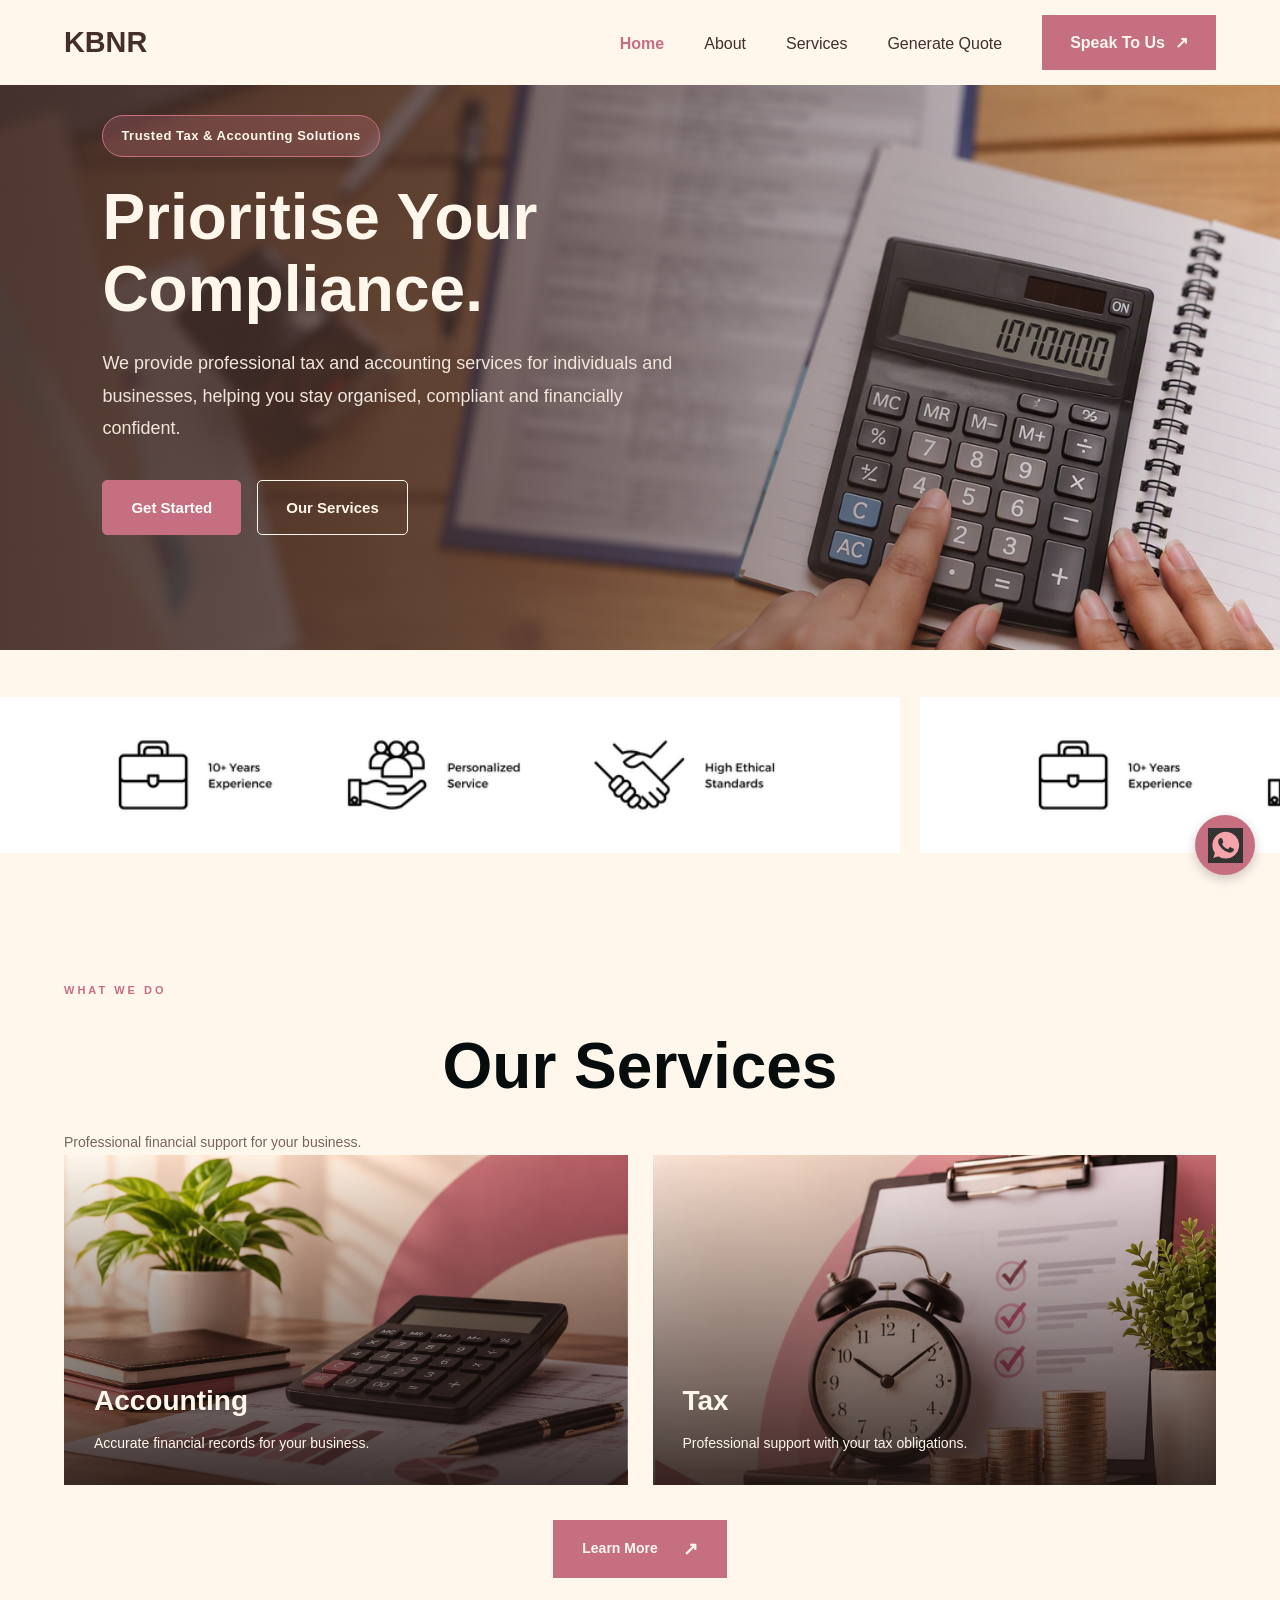
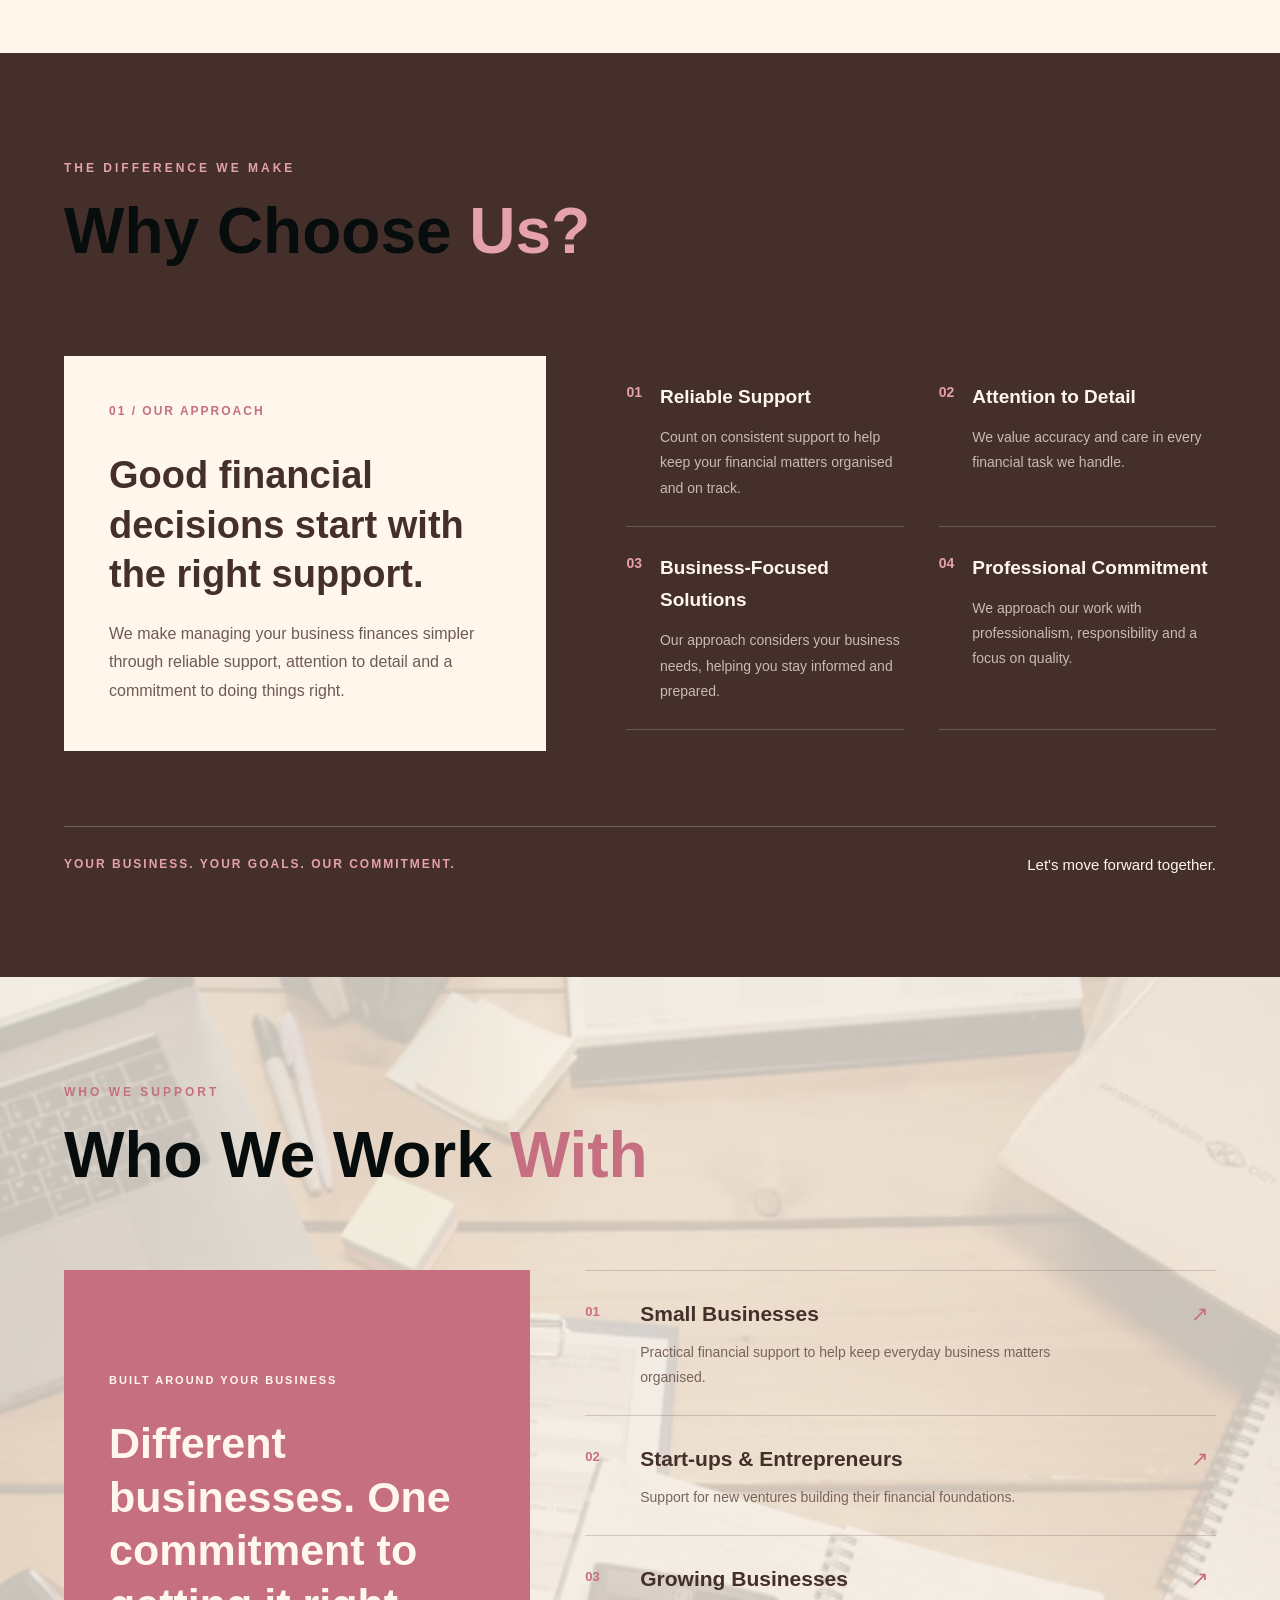
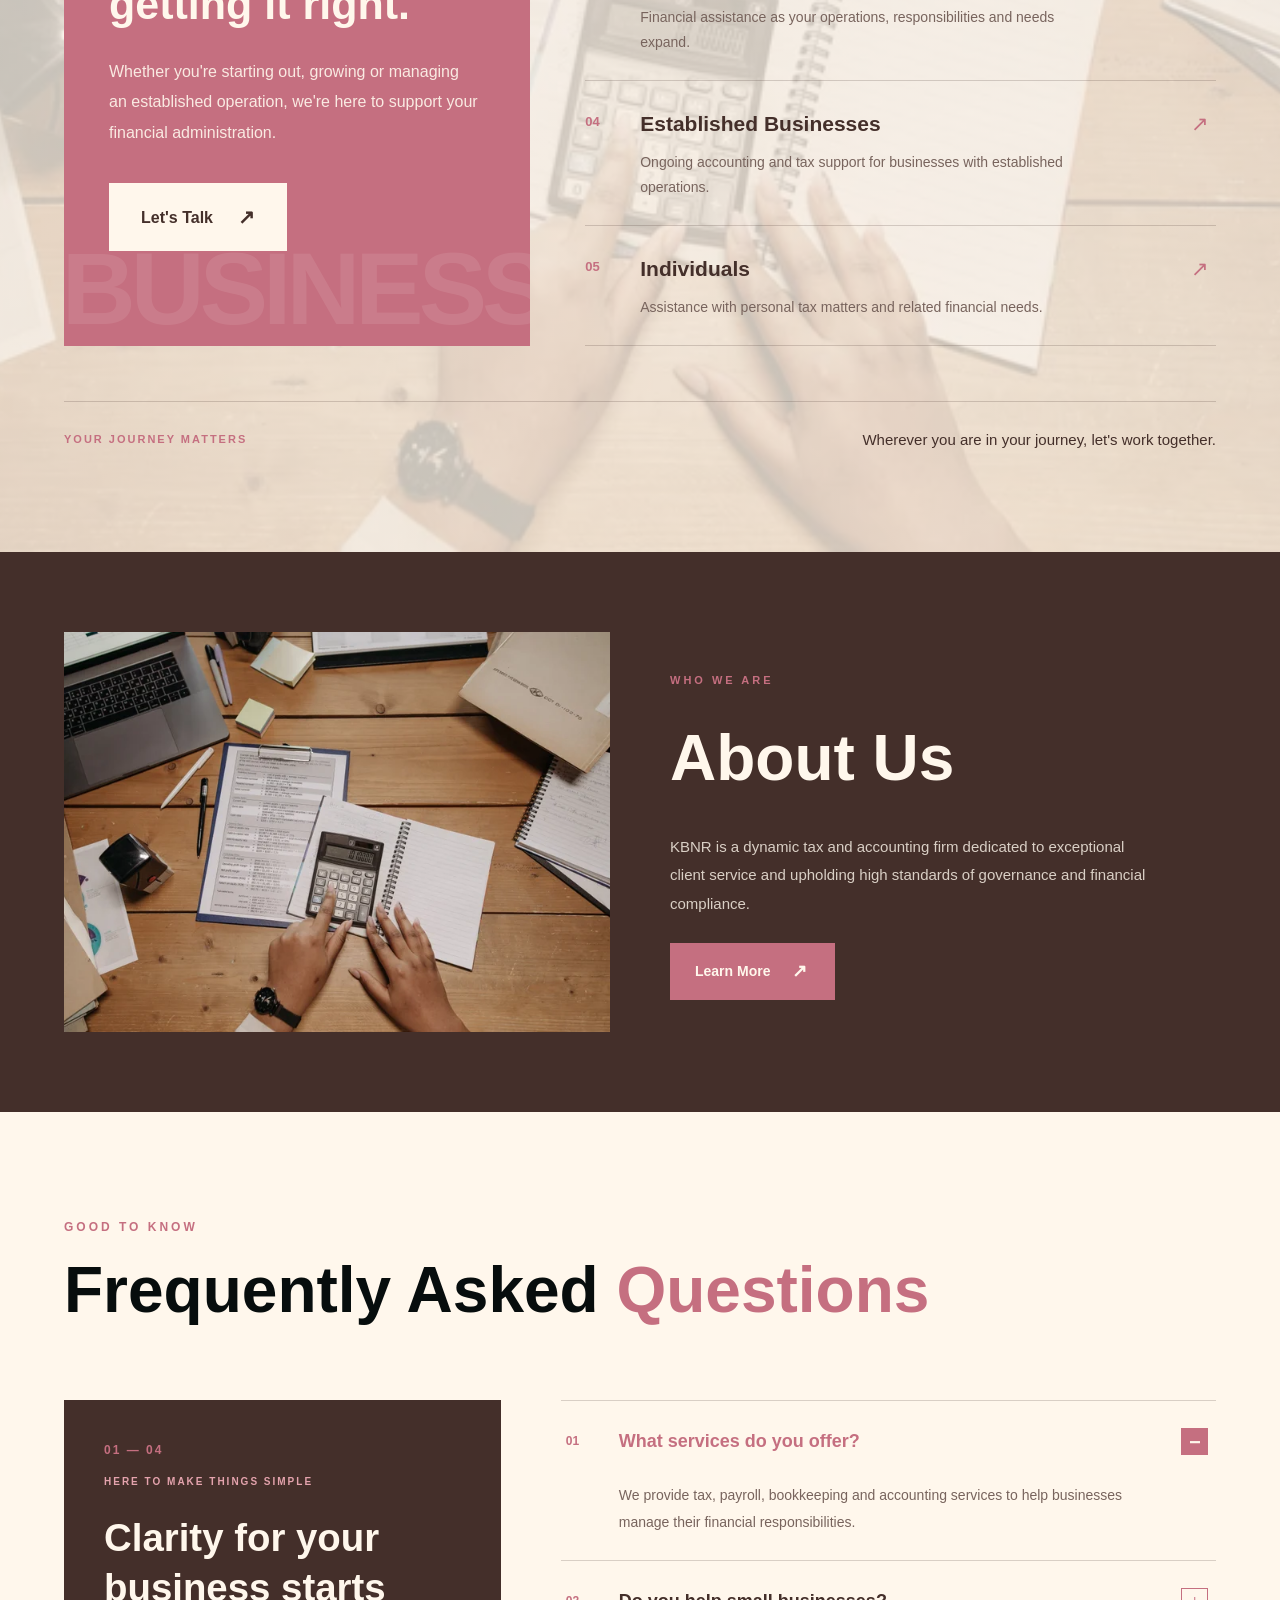
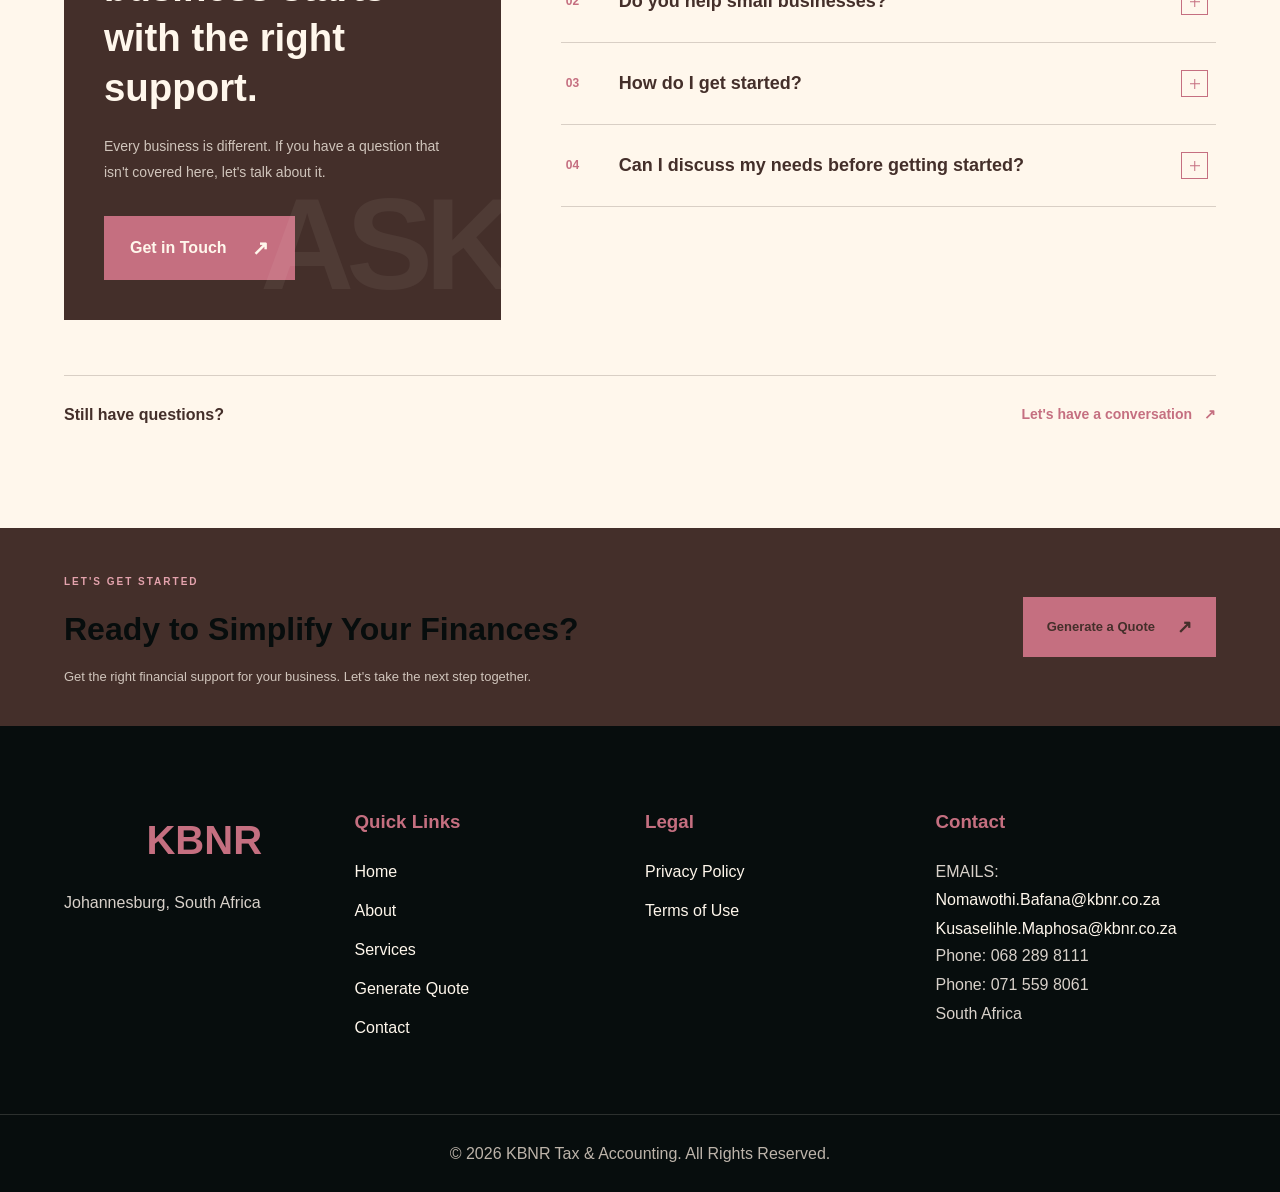
==== commit a93d1a8e: "services page done with the whatsapp floating button on all the pages ." ====
--- a/KBNR Tax and Accounting/index.html
+++ b/KBNR Tax and Accounting/index.html
@@ -10,7 +10,7 @@
 
 <!-- FLOATING WHATSAPP BUTTON -->
 <a
-    href="https://wa.me/xxxxxxxxxxx"
+    href="https://wa.me/068 289 8111 "
     class="whatsapp-float"
     target="_blank"
     rel="noopener noreferrer"
@@ -31,7 +31,7 @@
                     <li><a href="index.html">Home</a></li>
                     <li><a href="pages/about.html">About</a></li>
                     <li><a href="pages/services.html">Services</a></li>
-                    <li><a href="pages/generateQoute.html">Generate Quote</a></li>
+                    <li><a href="pages/generateQuote.html">Generate Quote</a></li>
                     <a href="pages/contact.html" class="contact-btn">
   Speak To Us
     <span>↗</span>
@@ -41,36 +41,40 @@
         </div>
     </header>
 
-    <!-- Hero -->
-    <section class="hero">
-
-        <div class="hero-content">
-
-            <span class="badge">
-                Trusted Tax & Accounting Solutions
-            </span>
-
-            <h1>
-              Prioritise your compliance.
-            </h1>
-
-            <p>
-               We provide tax and accounting services for both individuals and companies.
-            </p>
-
-            <div class="hero-buttons">
-                <a href="pages/contact.html" class="btn-primary">
-                    Get Started
-                </a>
-
-                <a href="pages/services.html" class="btn-secondary">
-                    Our Services
-                </a>
-            </div>
-
-        </div>
-
-    </section>
+   <!-- ===== HOME HERO ===== -->
+<section class="hero">
+
+    <div class="hero-content">
+
+        <span class="hero-badge">
+            Trusted Tax & Accounting Solutions
+        </span>
+
+        <h1>
+            Prioritise Your Compliance.
+        </h1>
+
+        <p>
+            We provide professional tax and accounting services
+            for individuals and businesses, helping you stay
+            organised, compliant and financially confident.
+        </p>
+
+        <div class="hero-buttons">
+
+            <a href="pages/contact.html" class="btn-primary">
+                Get Started
+            </a>
+
+            <a href="pages/services.html" class="btn-secondary">
+                Our Services
+            </a>
+
+        </div>
+
+    </div>
+
+</section>
 
     
 <!-- ===== CONTINUOUS IMAGE SLIDER ===== -->
@@ -536,7 +540,7 @@
                 </p>
             </div>
 
-            <a href="pages/generateQoute.html" class="finance-cta-button">
+            <a href="pages/generateQuote.html" class="finance-cta-button">
                 Generate a Quote <span>↗</span>
             </a>
         </div>
@@ -569,6 +573,7 @@
                 <li><a href="index.html">Home</a></li>
                 <li><a href="pages/about.html">About</a></li>
                 <li><a href="pages/services.html">Services</a></li>
+                <li><a href="../pages/generateQuote.html">Generate Quote</a></li>
                 <li><a href="pages/contact.html">Contact</a></li>
             </ul>
 
@@ -598,8 +603,10 @@
 
             <h3>Contact</h3>
 
-            <p>Email: info@kbnr.co.za</p>
-            <p>Phone: +27 XX XXX XXXX</p>
+            <p>EMAILS: <a href="mailto:Nomawothi.Bafana@kbnr.co.za">Nomawothi.Bafana@kbnr.co.za</a></p>
+             <a href="mailto:Kusaselihle.Maphosa@kbnr.co.za">Kusaselihle.Maphosa@kbnr.co.za</a>
+             <p>Phone: 068 289 8111</p>
+            <p>Phone: 071 559 8061</p>
             <p>South Africa</p>
 
         </div>
--- a/global.css
+++ b/global.css
@@ -76,94 +76,162 @@
     color:#C56F80;
 }
 
-/* ===== HERO ===== */
-
-.hero{
-    min-height:90vh;
+/* ===== HOME HERO ===== */
+
+
+/* ===== HOME HERO ===== */
+
+.hero {
+    min-height: 650px;
+    width: 100%;
+    display: flex;
+    align-items: center;
+    justify-content: flex-start;
+    position: relative;
+    padding: 100px 8%;
+    box-sizing: border-box;
 
     background:
         linear-gradient(
-            rgba(7,13,13,0.65),
-            rgba(7,13,13,0.65)
+            90deg,
+            rgba(68, 47, 42, 0.90) 0%,
+            rgba(68, 47, 42, 0.75) 35%,
+            rgba(68, 47, 42, 0.35) 65%,
+            rgba(68, 47, 42, 0.02) 100%
         ),
-        url("assets/images/Designer (1).png");
-
-    background-size:cover;
-    background-position:center;
-    background-repeat:no-repeat;
-
-    display:flex;
-    align-items:center;
-    justify-content:flex-start;
-
-    padding-left:100px;
-
-    text-align:left;
-    color:#FFF7EC;
-}
-
-.hero-content{
-   max-width:600px;
-    margin:0;
-}
-
-
-.badge{
-    display:inline-block;
-    background:#C56F80;
-    color:white;
-    padding:10px 18px;
-    border-radius:0;
-    margin-bottom:20px;
-    font-size:.9rem;
-}
-
-.hero h1{
-    font-size:3.5rem;
-    color:#FFF7EC;
-    margin-bottom:20px;
-}
-
-.hero p{
-    font-size:1.2rem;
-    margin-bottom:30px;
-}
-
-/* ===== BUTTONS ===== */
-
-.hero-buttons{
-    display:flex;
-    justify-content:flex-start;
-    gap:15px;
-    flex-wrap:wrap;
-}
-
-.btn-primary{
-    background:#C56F80;
-    color:white;
-    text-decoration:none;
-    padding:14px 28px;
-    border-radius:0;
-    transition:.3s;
-}
-
-.btn-primary:hover{
-    background:#442F2A;
-}
-
-.btn-secondary{
-    border:2px solid #C56F80;
-    color:#C56F80;
-    text-decoration:none;
-    padding:14px 28px;
-    border-radius:0;
-    transition:.3s;
-}
-
-.btn-secondary:hover{
-    background:#C56F80;
-    color:white;
-}
+        url("../assets/images/Designer (1) copy.png");
+
+    background-size: cover;
+    background-position: center;
+    background-repeat: no-repeat;
+}
+
+.hero-content {
+    width: 100%;
+    max-width: 750px;
+    position: relative;
+    z-index: 1;
+    display: flex;
+    flex-direction: column;
+    align-items: flex-start;
+    text-align: left;
+}
+
+.hero-badge {
+    display: inline-block;
+    color: #FFF7EC;
+    background: rgba(197, 111, 128, 0.25);
+    border: 1px solid #C56F80;
+    padding: 9px 18px;
+    border-radius: 30px;
+    font-size: 13px;
+    font-weight: 600;
+    letter-spacing: 0.5px;
+    margin-bottom: 25px;
+}
+
+.hero-content h1 {
+    color: #FFF7EC;
+    font-size: clamp(42px, 5vw, 68px);
+    line-height: 1.12;
+    font-weight: 700;
+    margin: 0 0 22px;
+    max-width: 700px;
+    text-align: left;
+}
+
+.hero-content p {
+    color: #F1E6DA;
+    font-size: 18px;
+    line-height: 1.8;
+    max-width: 580px;
+    margin: 0 0 35px;
+    text-align: left;
+}
+
+.hero-buttons {
+    display: flex;
+    align-items: center;
+    justify-content: flex-start;
+    gap: 16px;
+    flex-wrap: wrap;
+}
+
+.hero-buttons .btn-primary,
+.hero-buttons .btn-secondary {
+    display: inline-block;
+    padding: 14px 28px;
+    border-radius: 5px;
+    text-decoration: none;
+    font-size: 15px;
+    font-weight: 600;
+    transition: 0.3s ease;
+}
+
+.hero-buttons .btn-primary {
+    background: #C56F80;
+    color: #FFFFFF;
+    border: 1px solid #C56F80;
+}
+
+.hero-buttons .btn-primary:hover {
+    background: #A95769;
+    border-color: #A95769;
+}
+
+.hero-buttons .btn-secondary {
+    background: transparent;
+    color: #FFF7EC;
+    border: 1px solid #FFF7EC;
+}
+
+.hero-buttons .btn-secondary:hover {
+    background: #FFF7EC;
+    color: #442F2A;
+}
+
+/* ===== TABLET ===== */
+
+@media (max-width: 768px) {
+    .hero {
+        min-height: 560px;
+        padding: 90px 7%;
+        background-position: center;
+    }
+
+    .hero-content h1 {
+        font-size: 43px;
+    }
+
+    .hero-content p {
+        font-size: 16px;
+    }
+}
+
+/* ===== MOBILE ===== */
+
+@media (max-width: 480px) {
+    .hero {
+        min-height: 520px;
+        padding: 80px 7%;
+    }
+
+    .hero-content h1 {
+        font-size: 36px;
+    }
+
+    .hero-buttons {
+        align-items: stretch;
+        flex-direction: column;
+        width: 100%;
+        max-width: 220px;
+    }
+
+    .hero-buttons a {
+        text-align: center;
+    }
+}
+
 
 /* ===== SECTIONS ===== */
 
@@ -1623,3 +1691,805 @@
         height: 32px;
     }
 }
+
+/* ===== TERMS OF USE PAGE ===== */
+
+
+.terms-hero {
+    background:
+        linear-gradient(
+            rgba(68, 47, 42, 0.78),
+            rgba(68, 47, 42, 0.78)
+        ),
+        url("assets/images/KBNR+tax+and+accounting+services+jpg.webp");
+
+    background-size: cover;
+    background-position: center;
+    background-repeat: no-repeat;
+
+    color: #FFF7EC;
+    padding: 150px 0 90px;
+    text-align: center;
+}
+
+
+.terms-eyebrow {
+    color: #C56F80;
+    font-size: 11px;
+    font-weight: bold;
+    letter-spacing: 3px;
+}
+
+.terms-hero h1 {
+    font-size: 48px;
+    margin: 15px 0;
+    color: #FFF7EC;
+}
+
+.terms-hero p {
+    font-size: 15px;
+    color: rgba(255, 247, 236, 0.8);
+}
+
+/* ===== TERMS CONTENT ===== */
+
+.terms-section {
+    background: #FFF7EC;
+    padding: 80px 0;
+    color: #442F2A;
+}
+
+.terms-intro {
+    max-width: 900px;
+    margin: 0 auto 55px;
+    padding: 25px 30px;
+    border-left: 4px solid #C56F80;
+    background: #F4EADF;
+}
+
+.terms-intro p {
+    font-size: 15px;
+    line-height: 1.9;
+}
+
+.terms-content {
+    max-width: 900px;
+    margin: 0 auto;
+}
+
+.terms-item {
+    display: grid;
+    grid-template-columns: 55px 1fr;
+    gap: 20px;
+    padding: 30px 0;
+    border-bottom: 1px solid rgba(68, 47, 42, 0.15);
+}
+
+.terms-number {
+    color: #C56F80;
+    font-size: 17px;
+    font-weight: bold;
+    letter-spacing: 1px;
+}
+
+.terms-item h2 {
+    color: #442F2A;
+    font-size: 23px;
+    text-align: left;
+    margin: 0 0 15px;
+}
+
+.terms-item p {
+    color: #78645D;
+    font-size: 14px;
+    line-height: 1.9;
+    margin-bottom: 12px;
+}
+
+.terms-item ul {
+    padding-left: 20px;
+    margin-top: 15px;
+}
+
+.terms-item li {
+    color: #78645D;
+    font-size: 14px;
+    line-height: 1.8;
+    margin-bottom: 10px;
+}
+
+.terms-item a {
+    color: #C56F80;
+    font-weight: bold;
+    text-decoration: none;
+}
+
+.terms-item a:hover {
+    text-decoration: underline;
+}
+
+/* ===== CONTACT DETAILS ===== */
+
+.terms-contact {
+    display: flex;
+    flex-wrap: wrap;
+    gap: 20px;
+    margin-top: 15px;
+}
+
+.terms-contact a {
+    display: inline-block;
+    color: #442F2A;
+    background: #F4EADF;
+    padding: 12px 18px;
+    text-decoration: none;
+    font-size: 14px;
+    font-weight: bold;
+}
+
+/* ===== BOTTOM LINK ===== */
+
+.terms-bottom {
+    max-width: 900px;
+    margin: 50px auto 0;
+    text-align: center;
+}
+
+.terms-bottom p {
+    color: #78645D;
+    font-size: 14px;
+    margin-bottom: 20px;
+}
+
+.terms-bottom a {
+    display: inline-flex;
+    align-items: center;
+    gap: 20px;
+    background: #C56F80;
+    color: #FFF7EC;
+    padding: 13px 25px;
+    text-decoration: none;
+    font-size: 14px;
+    font-weight: bold;
+    transition: .3s ease;
+}
+
+.terms-bottom a:hover {
+    background: #442F2A;
+    gap: 28px;
+}
+
+/* ===== RESPONSIVE ===== */
+
+@media (max-width: 650px) {
+
+    .terms-hero {
+        padding: 125px 0 65px;
+    }
+
+    .terms-hero h1 {
+        font-size: 36px;
+    }
+
+    .terms-section {
+        padding: 50px 0;
+    }
+
+    .terms-intro {
+        padding: 20px;
+        margin-bottom: 35px;
+    }
+
+    .terms-item {
+        grid-template-columns: 35px 1fr;
+        gap: 12px;
+        padding: 25px 0;
+    }
+
+    .terms-item h2 {
+        font-size: 20px;
+    }
+
+    .terms-item p,
+    .terms-item li {
+        font-size: 13px;
+    }
+
+    .terms-contact {
+        flex-direction: column;
+        gap: 10px;
+    }
+
+    .terms-contact a {
+        width: fit-content;
+    }
+}
+
+/* ===== PRIVACY POLICY COOKIE HEADING ===== */
+
+.cookie-heading {
+    color: #442F2A;
+    font-size: 16px;
+    font-weight: bold;
+    margin: 20px 0 10px;
+}
+/* =====================================
+   SERVICES PAGE
+===================================== */
+
+.service-hero {
+    min-height: 530px;
+    display: flex;
+    align-items: center;
+    position: relative;
+    overflow: hidden;
+
+    background:
+        linear-gradient(
+            90deg,
+            rgba(68, 47, 42, 0.96),
+            rgba(68, 47, 42, 0.72)
+        ),
+        url("/assets/images/pexels-pavel-danilyuk-7654591.webp");
+
+    background-size: cover;
+    background-position: center;
+    color: #FFF7EC;
+}
+
+.service-hero-content {
+    padding-top: 70px;
+    padding-bottom: 70px;
+}
+
+.service-eyebrow {
+    display: inline-block;
+    color: #C56F80;
+    font-size: 11px;
+    font-weight: bold;
+    letter-spacing: 3px;
+}
+
+.service-hero h1 {
+    color: #FFF7EC;
+    font-size: clamp(42px, 6vw, 68px);
+    line-height: 1.12;
+    margin: 20px 0;
+}
+
+.service-hero h1 span {
+    color: #D995A2;
+}
+
+.service-hero-content > p {
+    max-width: 560px;
+    color: rgba(255, 247, 236, 0.85);
+    font-size: 15px;
+    line-height: 1.9;
+}
+
+.service-hero-btn {
+    display: inline-flex;
+    align-items: center;
+    gap: 25px;
+    margin-top: 30px;
+    padding: 14px 25px;
+    background: #C56F80;
+    color: #FFF7EC;
+    text-decoration: none;
+    font-size: 14px;
+    font-weight: bold;
+    transition: .3s ease;
+}
+
+.service-hero-btn:hover {
+    background: #FFF7EC;
+    color: #442F2A;
+    gap: 35px;
+}
+
+.service-hero-label {
+    position: absolute;
+    right: 5%;
+    bottom: 45px;
+    color: rgba(255, 247, 236, 0.45);
+    font-size: 11px;
+    font-weight: bold;
+    letter-spacing: 4px;
+}
+
+/* =====================================
+   MAIN SERVICES
+===================================== */
+
+.main-services-section {
+    background: #FFF7EC;
+    padding: 100px 0;
+}
+
+.main-services-heading {
+    display: flex;
+    justify-content: space-between;
+    align-items: flex-end;
+    gap: 40px;
+    margin-bottom: 45px;
+}
+
+.main-services-heading h2 {
+    color: #442F2A;
+    font-size: 44px;
+    line-height: 1.2;
+    margin-top: 12px;
+    text-align: left;
+}
+
+.main-services-heading > p {
+    max-width: 370px;
+    color: #78645D;
+    font-size: 14px;
+    line-height: 1.8;
+    margin-bottom: 5px;
+}
+
+.main-services-grid {
+    display: grid;
+    grid-template-columns: repeat(2, 1fr);
+    gap: 30px;
+}
+
+.main-service-card {
+    background: #F1E6DA;
+    overflow: hidden;
+    transition: transform .3s ease;
+}
+
+.main-service-card:hover {
+    transform: translateY(-6px);
+}
+
+/* IMAGES - DISPLAY FULL IMAGE */
+
+.main-service-image {
+    width: 100%;
+    height: auto;
+    position: relative;
+    overflow: visible;
+    background: #FFF7EC;
+}
+
+.main-service-image img {
+    width: 100%;
+    height: auto;
+    display: block;
+    object-fit: contain;
+    transition: transform .3s ease;
+}
+
+.main-service-card:hover .main-service-image img {
+    transform: none;
+}
+
+.service-image-number {
+    position: absolute;
+    top: 20px;
+    left: 20px;
+    width: 42px;
+    height: 42px;
+    display: flex;
+    align-items: center;
+    justify-content: center;
+    background: #C56F80;
+    color: #FFF7EC;
+    font-size: 13px;
+    font-weight: bold;
+}
+
+.main-service-content {
+    padding: 35px;
+}
+
+.service-card-label {
+    color: #C56F80;
+    font-size: 10px;
+    font-weight: bold;
+    letter-spacing: 2px;
+}
+
+.main-service-content h3 {
+    color: #442F2A;
+    font-size: 32px;
+    margin: 12px 0;
+}
+
+.main-service-content p {
+    color: #78645D;
+    font-size: 14px;
+    line-height: 1.9;
+    max-width: 480px;
+}
+
+.main-service-content a {
+    display: inline-flex;
+    align-items: center;
+    gap: 20px;
+    margin-top: 25px;
+    color: #442F2A;
+    font-size: 13px;
+    font-weight: bold;
+    text-decoration: none;
+    border-bottom: 1px solid #C56F80;
+    padding-bottom: 8px;
+    transition: .3s ease;
+}
+
+.main-service-content a:hover {
+    color: #C56F80;
+    gap: 30px;
+}
+
+/* =====================================
+   OUR CLIENTS
+===================================== */
+
+.service-clients-section {
+    background: #442F2A;
+    color: #FFF7EC;
+    padding: 90px 0;
+}
+
+.service-clients-content {
+    display: grid;
+    grid-template-columns: 0.8fr 1.2fr;
+    column-gap: 70px;
+    row-gap: 45px;
+}
+
+.clients-heading h2 {
+    color: #FFF7EC;
+    font-size: 43px;
+    margin-top: 12px;
+    text-align: left;
+}
+
+.clients-intro {
+    align-self: end;
+}
+
+.clients-intro p {
+    color: rgba(255, 247, 236, 0.8);
+    font-size: 15px;
+    line-height: 1.9;
+    max-width: 570px;
+}
+
+.clients-grid {
+    grid-column: 1 / -1;
+    display: grid;
+    grid-template-columns: repeat(4, 1fr);
+    border-top: 1px solid rgba(255, 247, 236, 0.2);
+    border-bottom: 1px solid rgba(255, 247, 236, 0.2);
+}
+
+.client-item {
+    padding: 30px 22px;
+    border-right: 1px solid rgba(255, 247, 236, 0.2);
+}
+
+.client-item:first-child {
+    padding-left: 0;
+}
+
+.client-item:last-child {
+    border-right: none;
+}
+
+.client-item > span {
+    color: #C56F80;
+    font-size: 12px;
+    font-weight: bold;
+}
+
+.client-item h3 {
+    color: #FFF7EC;
+    font-size: 17px;
+    margin: 18px 0 10px;
+}
+
+.client-item p {
+    color: rgba(255, 247, 236, 0.7);
+    font-size: 12px;
+    line-height: 1.7;
+}
+
+/* =====================================
+   WHY CHOOSE US
+===================================== */
+
+.service-why-section {
+    background: #F1E6DA;
+    padding: 100px 0;
+}
+
+.service-why-content {
+    display: grid;
+    grid-template-columns: 0.8fr 1.2fr;
+    gap: 80px;
+    align-items: start;
+}
+
+.service-why-heading h2 {
+    color: #442F2A;
+    font-size: 43px;
+    line-height: 1.2;
+    margin: 18px 0;
+    text-align: left;
+}
+
+.service-why-heading h2 span {
+    color: #C56F80;
+}
+
+.service-why-heading > p {
+    color: #78645D;
+    font-size: 14px;
+    line-height: 1.9;
+    max-width: 380px;
+}
+
+.service-why-btn {
+    display: inline-flex;
+    align-items: center;
+    gap: 22px;
+    margin-top: 25px;
+    padding: 13px 23px;
+    background: #442F2A;
+    color: #FFF7EC;
+    text-decoration: none;
+    font-size: 13px;
+    font-weight: bold;
+    transition: .3s ease;
+}
+
+.service-why-btn:hover {
+    background: #C56F80;
+    gap: 30px;
+}
+
+.service-why-list {
+    border-top: 1px solid rgba(68, 47, 42, 0.2);
+}
+
+.why-service-item {
+    display: grid;
+    grid-template-columns: 35px 1fr 25px;
+    gap: 20px;
+    align-items: start;
+    padding: 30px 0;
+    border-bottom: 1px solid rgba(68, 47, 42, 0.2);
+}
+
+.why-service-number {
+    color: #C56F80;
+    font-size: 13px;
+    font-weight: bold;
+}
+
+.why-service-item h3 {
+    color: #442F2A;
+    font-size: 21px;
+    margin-bottom: 12px;
+}
+
+.why-service-item p {
+    color: #78645D;
+    font-size: 13px;
+    line-height: 1.9;
+}
+
+.why-service-arrow {
+    color: #C56F80;
+    font-size: 20px;
+}
+
+/* =====================================
+   FINAL CTA
+===================================== */
+
+.service-final-cta {
+    background: #C56F80;
+    padding: 55px 0;
+}
+
+.service-final-content {
+    display: flex;
+    justify-content: space-between;
+    align-items: center;
+    gap: 35px;
+}
+
+.service-final-content .service-eyebrow {
+    color: #442F2A;
+}
+
+.service-final-content h2 {
+    color: #FFF7EC;
+    font-size: 32px;
+    text-align: left;
+    margin: 12px 0;
+}
+
+.service-final-content p {
+    color: rgba(255, 247, 236, 0.9);
+    font-size: 13px;
+    line-height: 1.8;
+}
+
+.service-final-btn {
+    flex-shrink: 0;
+    display: inline-flex;
+    align-items: center;
+    gap: 25px;
+    padding: 15px 27px;
+    background: #442F2A;
+    color: #FFF7EC;
+    text-decoration: none;
+    font-size: 13px;
+    font-weight: bold;
+    transition: .3s ease;
+}
+
+.service-final-btn:hover {
+    background: #FFF7EC;
+    color: #442F2A;
+    gap: 35px;
+}
+
+/* =====================================
+   RESPONSIVE DESIGN
+===================================== */
+
+@media (max-width: 850px) {
+
+    .service-clients-content {
+        grid-template-columns: 1fr;
+        gap: 25px;
+    }
+
+    .clients-grid {
+        grid-template-columns: repeat(2, 1fr);
+    }
+
+    .client-item:nth-child(2) {
+        border-right: none;
+    }
+
+    .client-item:nth-child(3) {
+        padding-left: 0;
+    }
+
+    .client-item:nth-child(1),
+    .client-item:nth-child(2) {
+        border-bottom: 1px solid rgba(255, 247, 236, 0.2);
+    }
+
+    .service-why-content {
+        grid-template-columns: 1fr;
+        gap: 45px;
+    }
+}
+
+@media (max-width: 650px) {
+
+    .service-hero {
+        min-height: 480px;
+        background-position: center;
+    }
+
+    .service-hero-content {
+        padding-top: 60px;
+        padding-bottom: 60px;
+    }
+
+    .service-hero h1 {
+        font-size: 42px;
+    }
+
+    .service-hero-content > p {
+        font-size: 13px;
+    }
+
+    .service-hero-label {
+        right: 20px;
+        bottom: 20px;
+        font-size: 9px;
+    }
+
+    .main-services-section,
+    .service-why-section {
+        padding: 65px 0;
+    }
+
+    .main-services-heading {
+        display: block;
+        margin-bottom: 30px;
+    }
+
+    .main-services-heading h2,
+    .clients-heading h2,
+    .service-why-heading h2 {
+        font-size: 35px;
+    }
+
+    .main-services-heading > p {
+        margin-top: 15px;
+    }
+
+    .main-services-grid {
+        grid-template-columns: 1fr;
+        gap: 25px;
+    }
+
+    /* FULL IMAGE ON MOBILE TOO */
+
+    .main-service-image {
+        width: 100%;
+        height: auto;
+    }
+
+    .main-service-image img {
+        width: 100%;
+        height: auto;
+        object-fit: contain;
+    }
+
+    .main-service-content {
+        padding: 25px;
+    }
+
+    .main-service-content h3 {
+        font-size: 27px;
+    }
+
+    .service-clients-section {
+        padding: 65px 0;
+    }
+
+    .clients-grid {
+        grid-template-columns: 1fr 1fr;
+    }
+
+    .client-item {
+        padding: 22px 12px;
+    }
+
+    .client-item:first-child,
+    .client-item:nth-child(3) {
+        padding-left: 0;
+    }
+
+    .client-item h3 {
+        font-size: 15px;
+    }
+
+    .client-item p {
+        font-size: 11px;
+    }
+
+    .why-service-item {
+        grid-template-columns: 25px 1fr 18px;
+        gap: 12px;
+    }
+
+    .why-service-item h3 {
+        font-size: 18px;
+    }
+
+    .service-final-content {
+        align-items: flex-start;
+        flex-direction: column;
+    }
+
+    .service-final-content h2 {
+        font-size: 27px;
+    }
+}
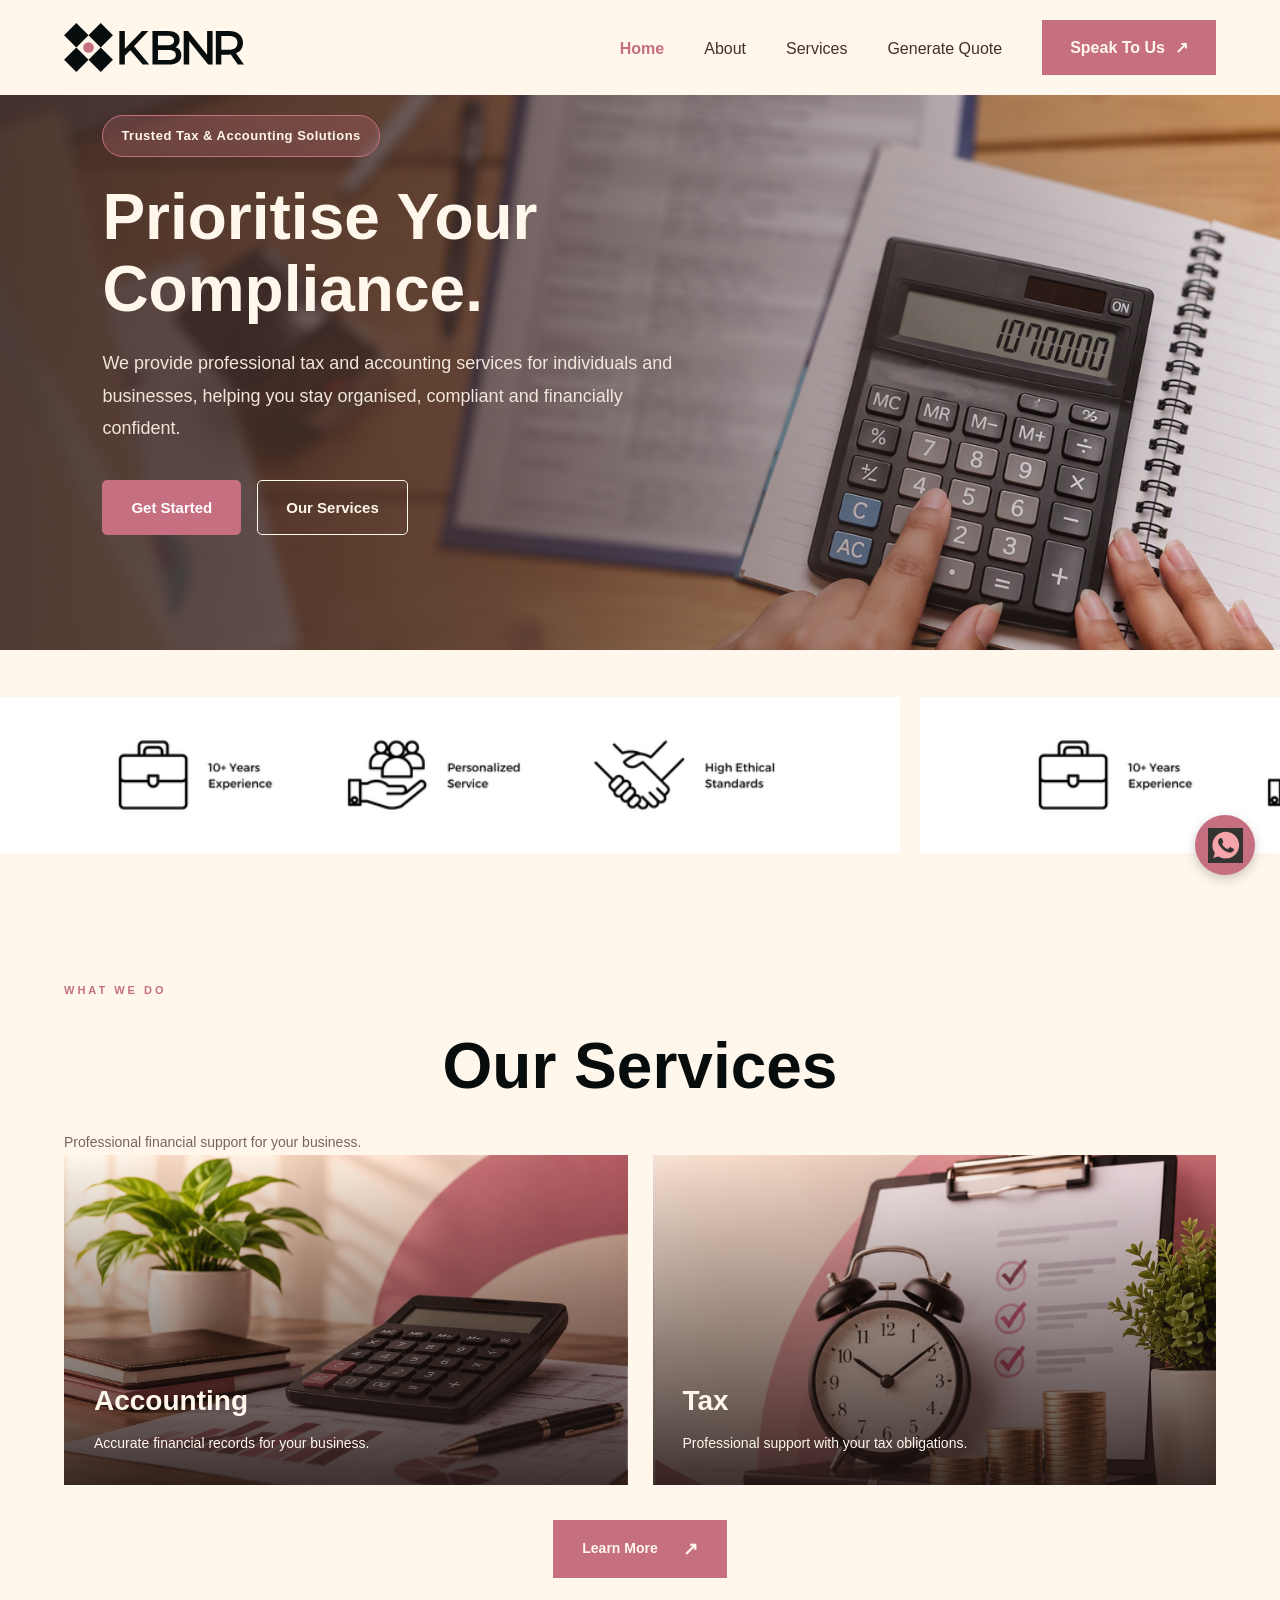
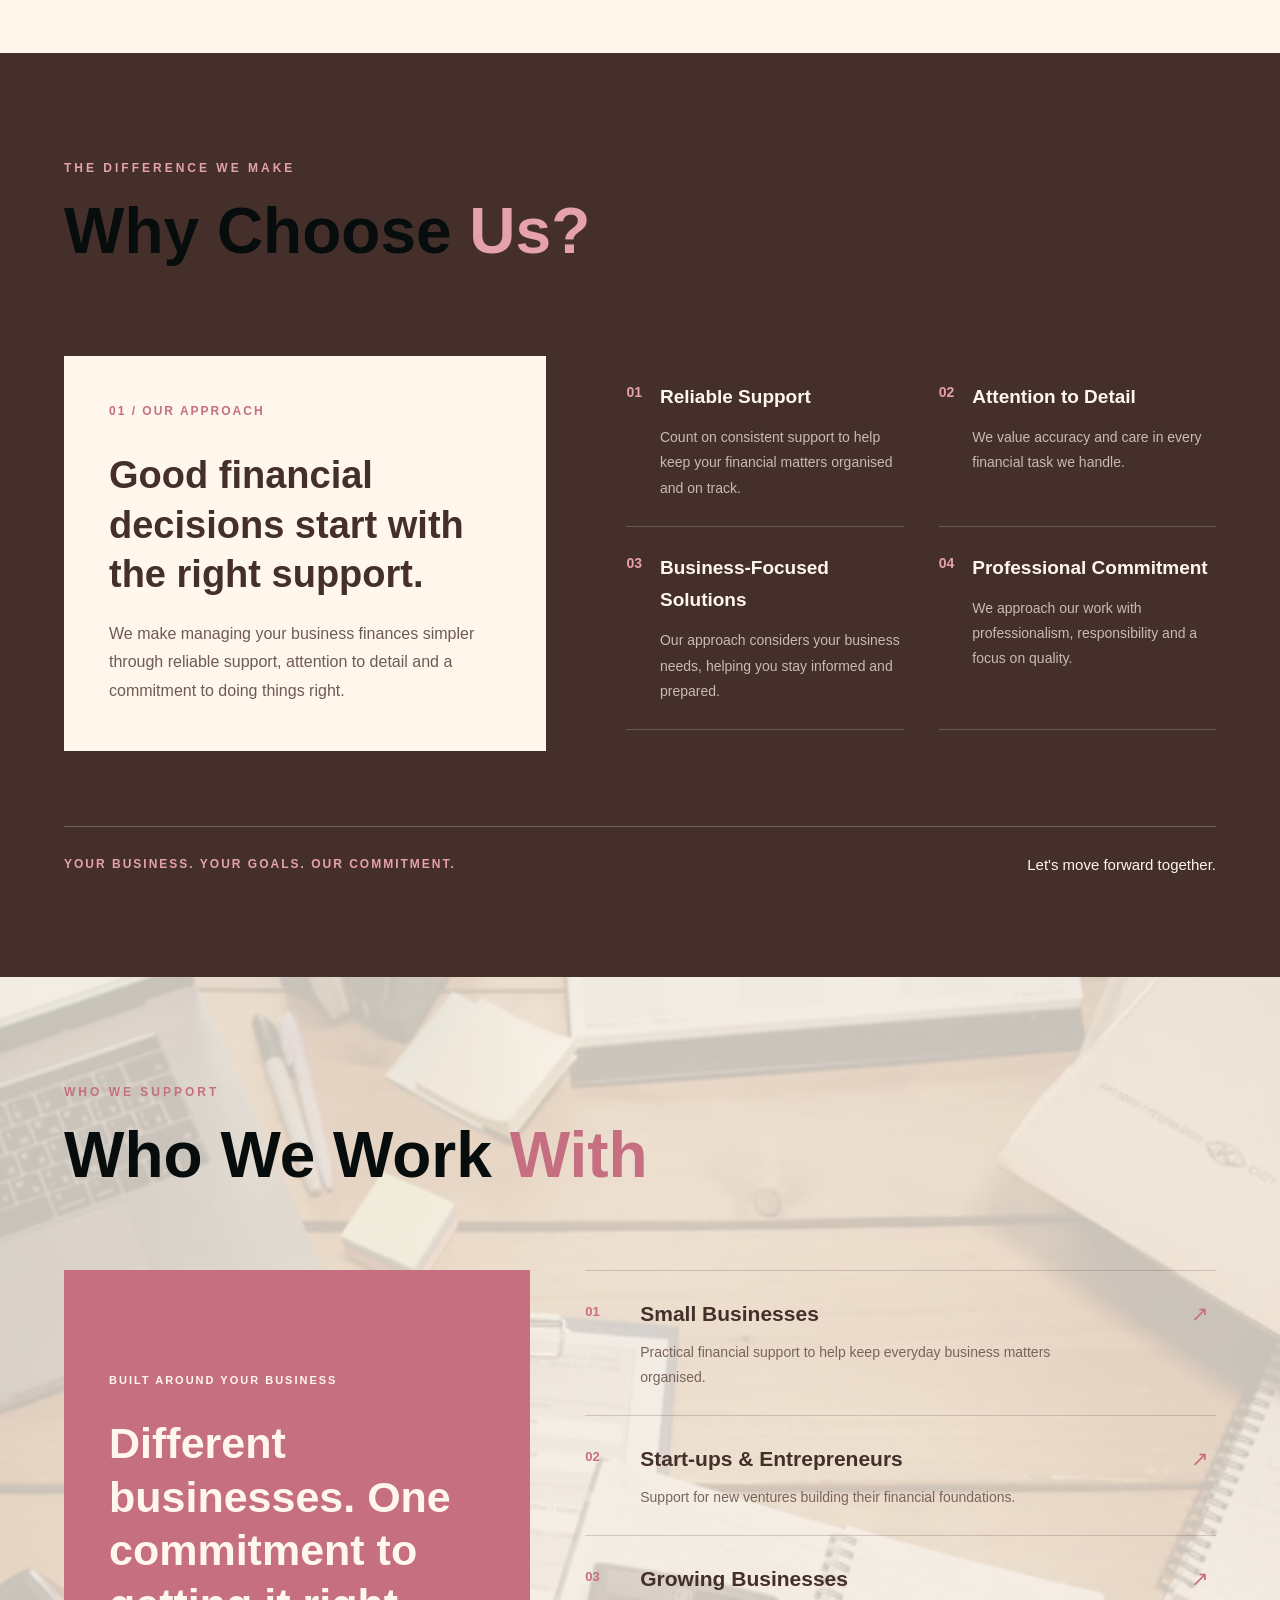
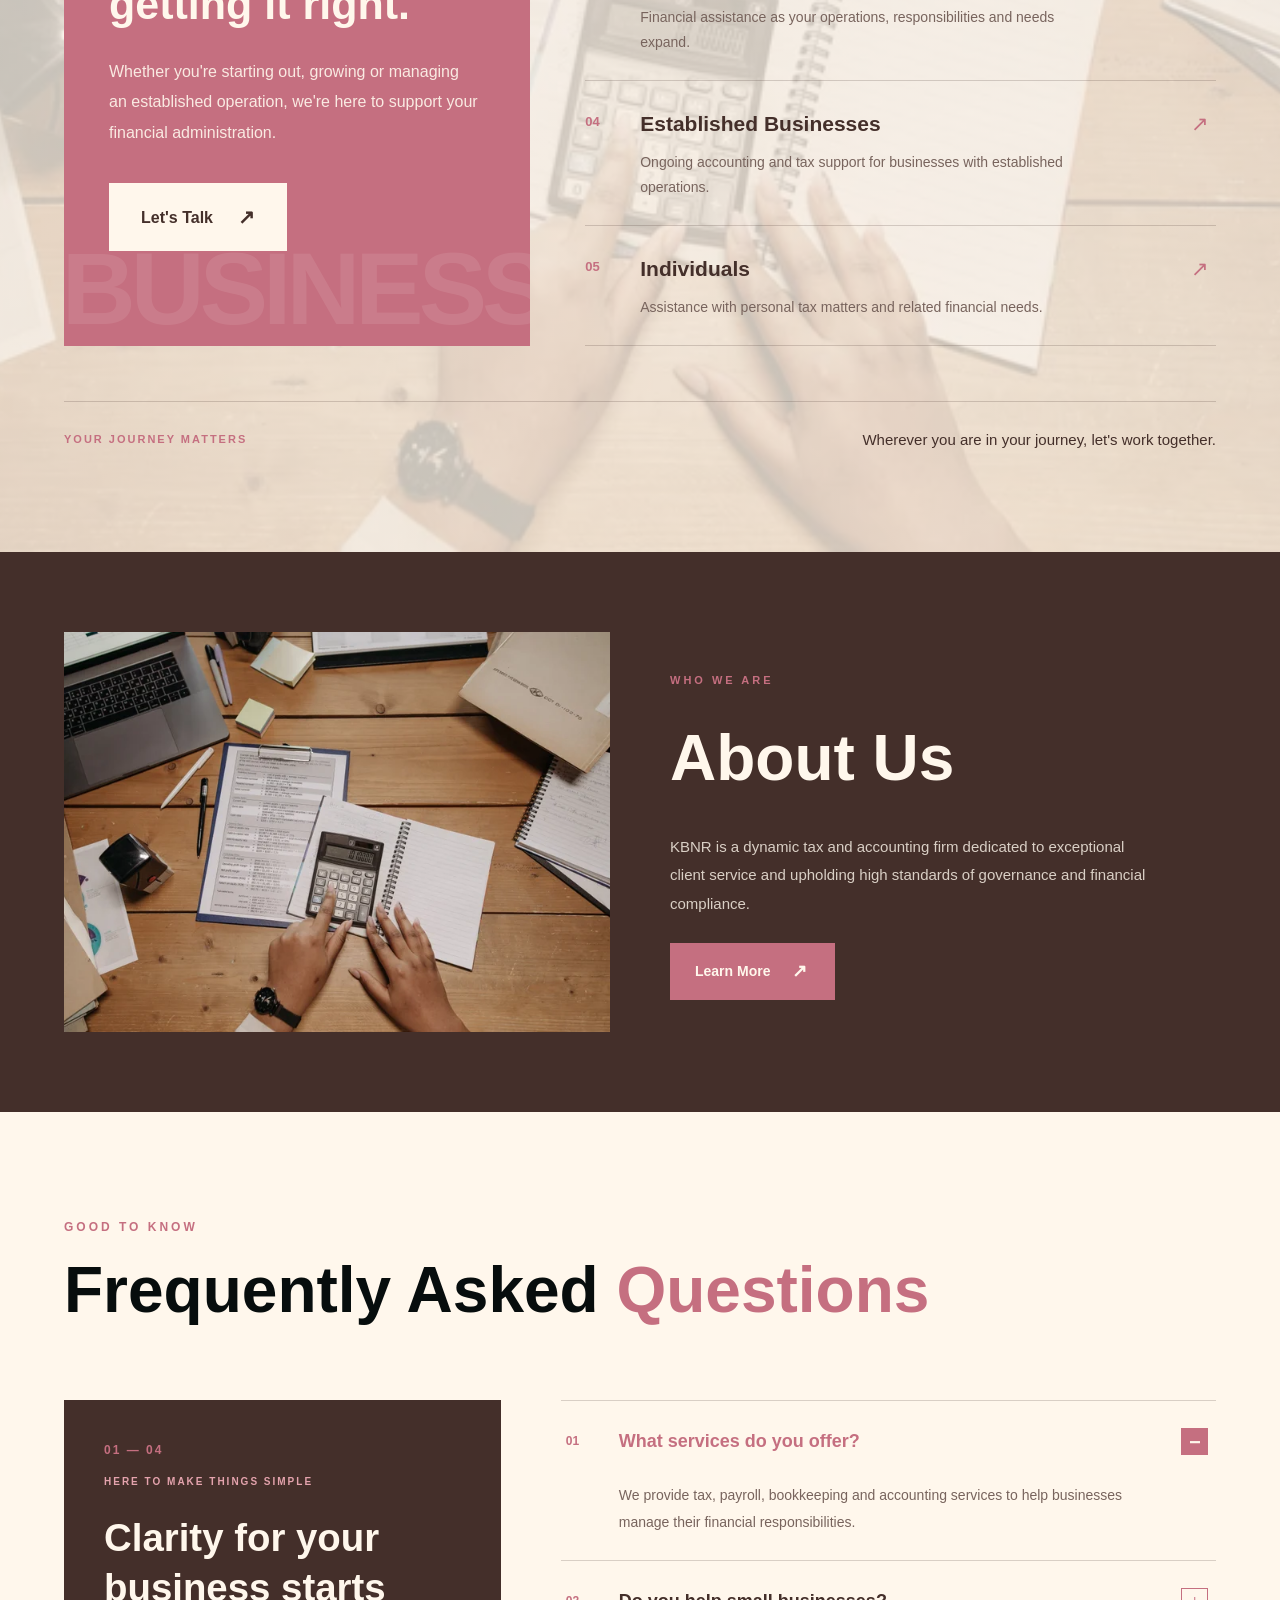
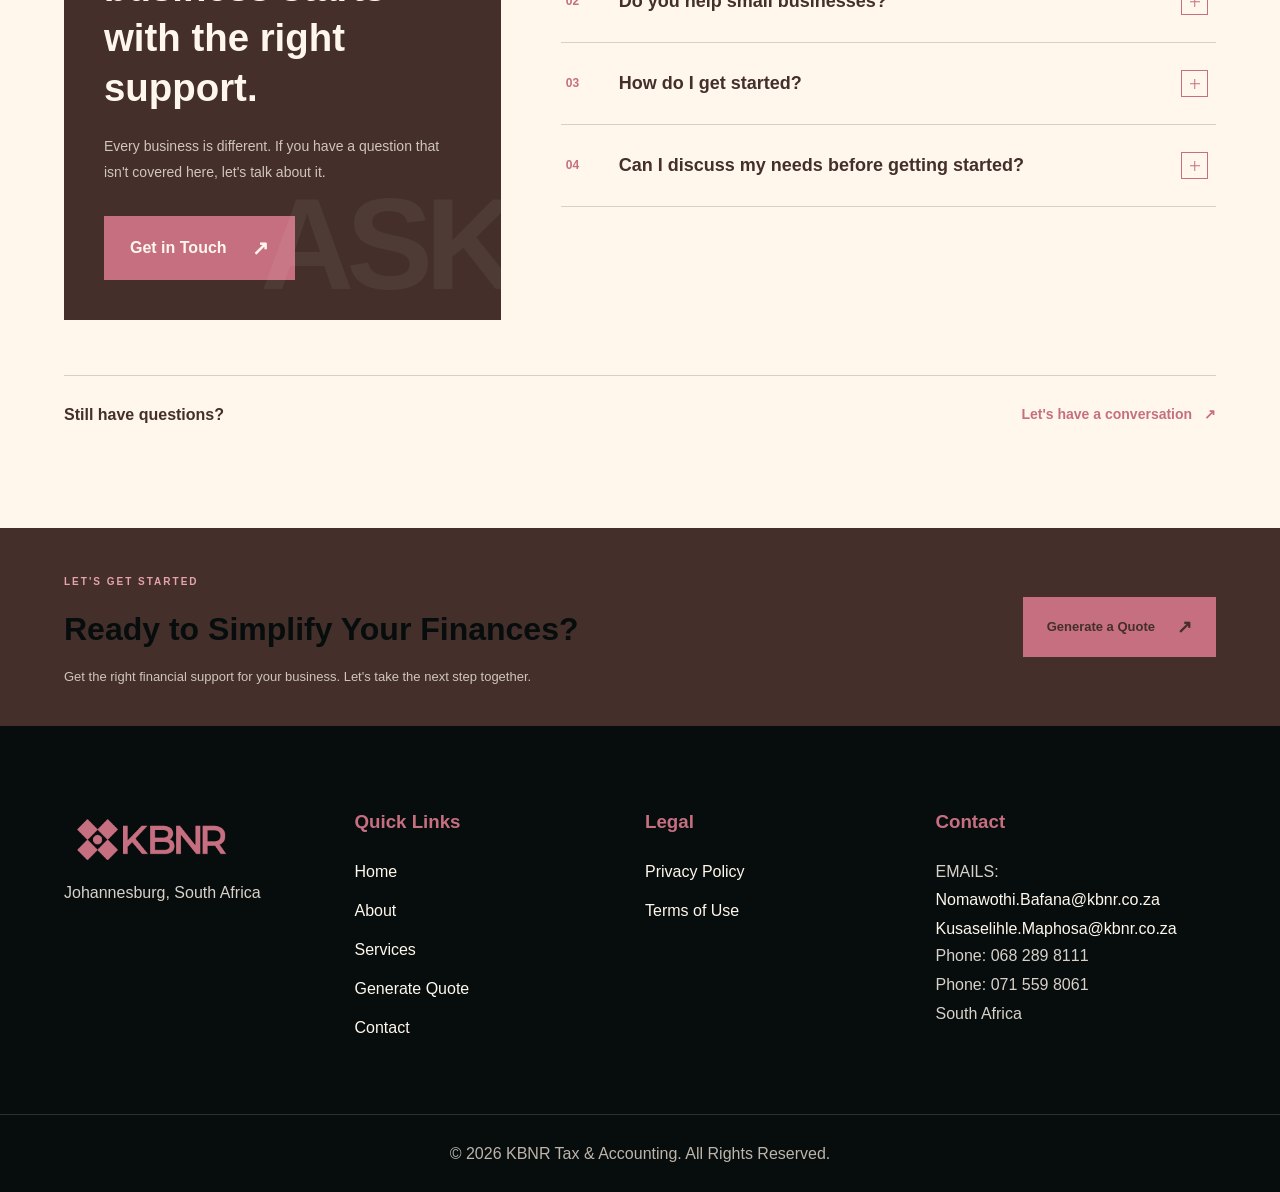
==== commit 85296249: "added the humburger menu and created the about page" ====
--- a/KBNR Tax and Accounting/index.html
+++ b/KBNR Tax and Accounting/index.html
@@ -24,9 +24,17 @@
     <!-- Header -->
     <header>
         <div class="container">
-            <div class="logo">KBNR</div>
-
-            <nav>
+           <a href="/index.html" class="site-logo">
+    <img src="../assets/images/KBNR Logo.svg"
+         alt="KBNR Tax and Accounting">
+</a>
+
+            <button class="menu-toggle" type="button" aria-label="Open navigation menu" aria-controls="site-navigation" aria-expanded="false">
+                <span></span>
+                <span></span>
+                <span></span>
+            </button>
+            <nav id="site-navigation">
                 <ul>
                     <li><a href="index.html">Home</a></li>
                     <li><a href="pages/about.html">About</a></li>
@@ -62,7 +70,7 @@
 
         <div class="hero-buttons">
 
-            <a href="pages/contact.html" class="btn-primary">
+            <a href="pages/about.html" class="btn-primary">
                 Get Started
             </a>
 
@@ -557,7 +565,10 @@
 
         <div class="footer-about">
 
-            <h2>KBNR</h2>
+         <a href="/index.html" class="site-logo">
+    <img src="../../assets/images/second logo.png"
+         alt="KBNR Tax and Accounting">
+</a>
 
             <p>
                 Johannesburg, South Africa
--- a/global.css
+++ b/global.css
@@ -42,7 +42,7 @@
     display:flex;
     justify-content:space-between;
     align-items:center;
-    
+    position:relative;
 }
 
 .logo{
@@ -74,6 +74,83 @@
 
 nav a:hover{
     color:#C56F80;
+}
+
+.menu-toggle{
+    display:none;
+}
+
+@media (max-width: 850px){
+    header{
+        padding:10px 0;
+    }
+
+    .menu-toggle{
+        width:44px;
+        height:44px;
+        display:flex;
+        flex-direction:column;
+        align-items:center;
+        justify-content:center;
+        gap:5px;
+        border: none;
+        background:transparent;
+        color:#442F2A;
+        cursor:pointer;
+    }
+
+    .menu-toggle span{
+        display:block;
+        width:21px;
+        height:2px;
+        background:currentColor;
+        transition:transform .2s ease, opacity .2s ease;
+    }
+
+    header.menu-open .menu-toggle span:first-child{
+        transform:translateY(7px) rotate(45deg);
+    }
+
+    header.menu-open .menu-toggle span:nth-child(2){
+        opacity:0;
+    }
+
+    header.menu-open .menu-toggle span:last-child{
+        transform:translateY(-7px) rotate(-45deg);
+    }
+
+    header nav{
+        display:none;
+        position:absolute;
+        top:100%;
+        left:0;
+        right:0;
+        padding:14px 18px 18px;
+        background:#FFF7EC;
+        box-shadow:0 10px 20px rgba(68,47,42,.12);
+    }
+
+    header.menu-open nav{
+        display:block;
+    }
+
+    header nav ul{
+        display:flex;
+        flex-direction:column;
+        gap:0;
+    }
+
+    header nav ul li a{
+        display:block;
+        position:static;
+        padding:10px 0;
+    }
+
+    header nav > .contact-btn{
+        display:flex;
+        justify-content:center;
+        margin-top:10px;
+    }
 }
 
 /* ===== HOME HERO ===== */
@@ -1695,23 +1772,19 @@
 /* ===== TERMS OF USE PAGE ===== */
 
 
+
+/* ===== TERMS HERO ===== */
+
 .terms-hero {
-    background:
-        linear-gradient(
-            rgba(68, 47, 42, 0.78),
-            rgba(68, 47, 42, 0.78)
-        ),
-        url("assets/images/KBNR+tax+and+accounting+services+jpg.webp");
-
+    background: #442F2A;
     background-size: cover;
     background-position: center;
     background-repeat: no-repeat;
 
     color: #FFF7EC;
-    padding: 150px 0 90px;
-    text-align: center;
-}
-
+    padding: 150px 8% 90px;
+    text-align: left;
+}
 
 .terms-eyebrow {
     color: #C56F80;
@@ -1724,12 +1797,15 @@
     font-size: 48px;
     margin: 15px 0;
     color: #FFF7EC;
+    text-align: left;
 }
 
 .terms-hero p {
     font-size: 15px;
     color: rgba(255, 247, 236, 0.8);
-}
+    text-align: left;
+}
+
 
 /* ===== TERMS CONTENT ===== */
 
@@ -1927,10 +2003,12 @@
     background:
         linear-gradient(
             90deg,
-            rgba(68, 47, 42, 0.96),
-            rgba(68, 47, 42, 0.72)
+            rgba(68, 47, 42, 0.90) 0%,
+            rgba(68, 47, 42, 0.75) 35%,
+            rgba(68, 47, 42, 0.35) 65%,
+            rgba(68, 47, 42, 0.02) 100%
         ),
-        url("/assets/images/pexels-pavel-danilyuk-7654591.webp");
+        url("/assets/images/pexels-ono-kosuki-5999876+jpg.webp");
 
     background-size: cover;
     background-position: center;
@@ -2492,4 +2570,455 @@
     .service-final-content h2 {
         font-size: 27px;
     }
-}+}
+
+/* ===== ABOUT PAGE GENERAL ===== */
+
+.about-container {
+    width: 90%;
+    max-width: 1200px;
+    margin: 0 auto;
+}
+
+.about-eyebrow {
+    display: inline-block;
+    color: #C56F80;
+    font-size: 13px;
+    font-weight: 700;
+    letter-spacing: 2px;
+    margin-bottom: 15px;
+}
+
+
+/* ===== ABOUT HERO ===== */
+
+.about-hero {
+    min-height: 430px;
+    display: flex;
+    align-items: center;
+    padding: 100px 8%;
+    box-sizing: border-box;
+
+    background:
+        linear-gradient(
+            90deg,
+            rgba(68, 47, 42, 0.90) 0%,
+            rgba(68, 47, 42, 0.75) 35%,
+            rgba(68, 47, 42, 0.35) 65%,
+            rgba(68, 47, 42, 0.02) 100%
+        ),
+        url("assets/images/about2.webp");
+
+    background-size: cover;
+    background-position: center;
+    background-repeat: no-repeat;
+    color: #FFF7EC;
+}
+
+.about-hero-content {
+    max-width: 750px;
+}
+
+.about-hero .about-eyebrow {
+    color: #E7A5B0;
+}
+
+.about-hero h1 {
+    color: #FFF7EC;
+    font-size: clamp(42px, 5vw, 64px);
+    line-height: 1.15;
+    max-width: 700px;
+    margin: 0 0 22px;
+    text-align: left;
+}
+
+.about-hero p {
+    color: #F1E6DA;
+    font-size: 18px;
+    line-height: 1.8;
+    max-width: 600px;
+}
+
+
+/* ===== WHO WE ARE ===== */
+
+.who-we-are {
+    background: #FFF7EC;
+    padding: 100px 0;
+}
+
+.who-we-are .about-container {
+    display: grid;
+    grid-template-columns: 1.1fr 0.9fr;
+    align-items: center;
+    gap: 75px;
+}
+
+.who-content h2 {
+    color: #442F2A;
+    font-size: 44px;
+    margin: 0 0 25px;
+    text-align: left;
+}
+
+.who-content > p {
+    color: #78645D;
+    font-size: 16px;
+    line-height: 1.9;
+    margin-bottom: 20px;
+}
+
+.who-highlight {
+    display: flex;
+    align-items: stretch;
+    gap: 18px;
+    margin-top: 30px;
+}
+
+.highlight-line {
+    display: block;
+    width: 4px;
+    min-width: 4px;
+    background: #C56F80;
+    border-radius: 5px;
+}
+
+.who-highlight p {
+    color: #442F2A;
+    font-size: 17px;
+    font-weight: 600;
+    line-height: 1.7;
+}
+
+.who-image {
+    width: 100%;
+    min-height: 400px;
+    background: #E9DCD0;
+    border-radius: 8px;
+    overflow: hidden;
+}
+
+.who-image img {
+    display: block;
+    width: 100%;
+    height: 100%;
+    min-height: 400px;
+    object-fit: cover;
+}
+
+
+/* ===== OUR VALUES ===== */
+
+.values-section {
+    background: #442F2A;
+    padding: 100px 0;
+}
+
+.values-heading {
+    max-width: 650px;
+    margin-bottom: 55px;
+}
+
+.values-heading h2 {
+    color: #FFF7EC;
+    font-size: 44px;
+    text-align: left;
+    margin: 0 0 15px;
+}
+
+.values-heading p {
+    color: #E5D6CB;
+    font-size: 16px;
+    line-height: 1.8;
+}
+
+.values-grid {
+    display: grid;
+    grid-template-columns: repeat(4, 1fr);
+    gap: 20px;
+}
+
+.value-card {
+    background: #FFF7EC;
+    padding: 35px 27px;
+    border-radius: 7px;
+    border-bottom: 4px solid #C56F80;
+    transition: transform 0.3s ease;
+}
+
+.value-card:hover {
+    transform: translateY(-7px);
+}
+
+.value-number {
+    display: inline-block;
+    color: #C56F80;
+    font-size: 14px;
+    font-weight: 700;
+    margin-bottom: 25px;
+}
+
+.value-card h3 {
+    color: #442F2A;
+    font-size: 23px;
+    margin-bottom: 15px;
+}
+
+.value-card p {
+    color: #78645D;
+    font-size: 14px;
+    line-height: 1.9;
+}
+
+
+/* ===== OUR TEAM ===== */
+
+.team-section {
+    background: #F1E6DA;
+    padding: 100px 0;
+}
+
+.team-heading {
+    text-align: center;
+    max-width: 650px;
+    margin: 0 auto 55px;
+}
+
+.team-heading h2 {
+    color: #442F2A;
+    font-size: 44px;
+    text-align: center;
+    margin: 0 0 15px;
+}
+
+.team-heading p {
+    color: #78645D;
+    font-size: 16px;
+    line-height: 1.8;
+}
+
+.team-grid {
+    display: grid;
+    grid-template-columns: repeat(2, minmax(0, 1fr));
+    gap: 30px;
+    align-items: start;
+}
+
+.team-card {
+    background: #FFF7EC;
+    border-radius: 8px;
+    overflow: hidden;
+    box-shadow: 0 8px 25px rgba(68, 47, 42, 0.07);
+}
+
+.team-image {
+    width: 100%;
+    height: 380px;
+    background: #E5D6CB;
+    overflow: hidden;
+}
+
+.team-image img {
+    display: block;
+    width: 100%;
+    height: 100%;
+    object-fit: cover;
+    object-position: center top;
+}
+
+.team-content {
+    padding: 35px;
+}
+
+.team-role {
+    color: #C56F80;
+    font-size: 11px;
+    font-weight: 700;
+    letter-spacing: 1.5px;
+}
+
+.team-content h3 {
+    color: #442F2A;
+    font-size: 27px;
+    margin: 12px 0 5px;
+}
+
+.team-nickname {
+    color: #C56F80;
+    font-size: 14px;
+    font-weight: 600;
+    margin-bottom: 20px;
+}
+
+.team-content > p:not(.team-nickname) {
+    color: #78645D;
+    font-size: 14px;
+    line-height: 1.9;
+    margin-top: 15px;
+}
+
+
+/* ===== FINAL CTA ===== */
+
+.about-cta {
+    background: #C56F80;
+    padding: 75px 0;
+    text-align: center;
+}
+
+.about-cta .about-eyebrow {
+    color: #FFF7EC;
+}
+
+.about-cta h2 {
+    color: #FFFFFF;
+    font-size: 38px;
+    max-width: 700px;
+    margin: 0 auto 15px;
+    text-align: center;
+}
+
+.about-cta p {
+    color: #FFF7EC;
+    font-size: 16px;
+    line-height: 1.8;
+    margin-bottom: 28px;
+}
+
+.about-cta-button {
+    display: inline-block;
+    background: #442F2A;
+    color: #FFF7EC;
+    padding: 14px 30px;
+    border-radius: 5px;
+    text-decoration: none;
+    font-size: 15px;
+    font-weight: 600;
+    transition: 0.3s ease;
+}
+
+.about-cta-button:hover {
+    background: #2F201D;
+}
+
+
+/* ===== TABLET ===== */
+
+@media (max-width: 950px) {
+
+    .values-grid {
+        grid-template-columns: repeat(2, 1fr);
+    }
+
+    .who-we-are .about-container {
+        gap: 40px;
+    }
+
+    .team-grid {
+        gap: 20px;
+    }
+
+}
+
+
+/* ===== MOBILE ===== */
+
+@media (max-width: 650px) {
+
+    .about-hero {
+        min-height: 400px;
+        padding: 85px 7%;
+    }
+
+    .about-hero h1 {
+        font-size: 39px;
+    }
+
+    .about-hero p {
+        font-size: 16px;
+    }
+
+    .who-we-are,
+    .values-section,
+    .team-section {
+        padding: 70px 0;
+    }
+
+    .who-we-are .about-container {
+        grid-template-columns: 1fr;
+        gap: 35px;
+    }
+
+    .who-content h2,
+    .values-heading h2,
+    .team-heading h2 {
+        font-size: 35px;
+    }
+
+    .who-image,
+    .who-image img {
+        min-height: 300px;
+    }
+
+    .values-grid {
+        grid-template-columns: 1fr;
+        gap: 18px;
+    }
+
+    .value-card {
+        padding: 30px 25px;
+    }
+
+    .team-grid {
+        grid-template-columns: 1fr;
+        gap: 25px;
+    }
+
+    .team-image {
+        height: 350px;
+    }
+
+    .team-content {
+        padding: 25px;
+    }
+
+    .about-cta h2 {
+        font-size: 30px;
+    }
+
+}
+
+/* ===== KBNR WEBSITE LOGO ===== */
+
+.site-logo {
+    display: inline-flex;
+    align-items: center;
+    justify-content: flex-start;
+    flex-shrink: 0;
+    text-decoration: none;
+    line-height: 0;
+}
+
+.site-logo img {
+    display: block;
+    width: 180px;
+    height: 65px;
+    object-fit: contain;
+    object-position: left center;
+}
+
+/* Tablet */
+@media (max-width: 768px) {
+    .site-logo img {
+        width: 155px;
+        height: 58px;
+    }
+}
+
+/* Mobile */
+@media (max-width: 480px) {
+    .site-logo img {
+        width: 135px;
+        height: 52px;
+    }
+}
